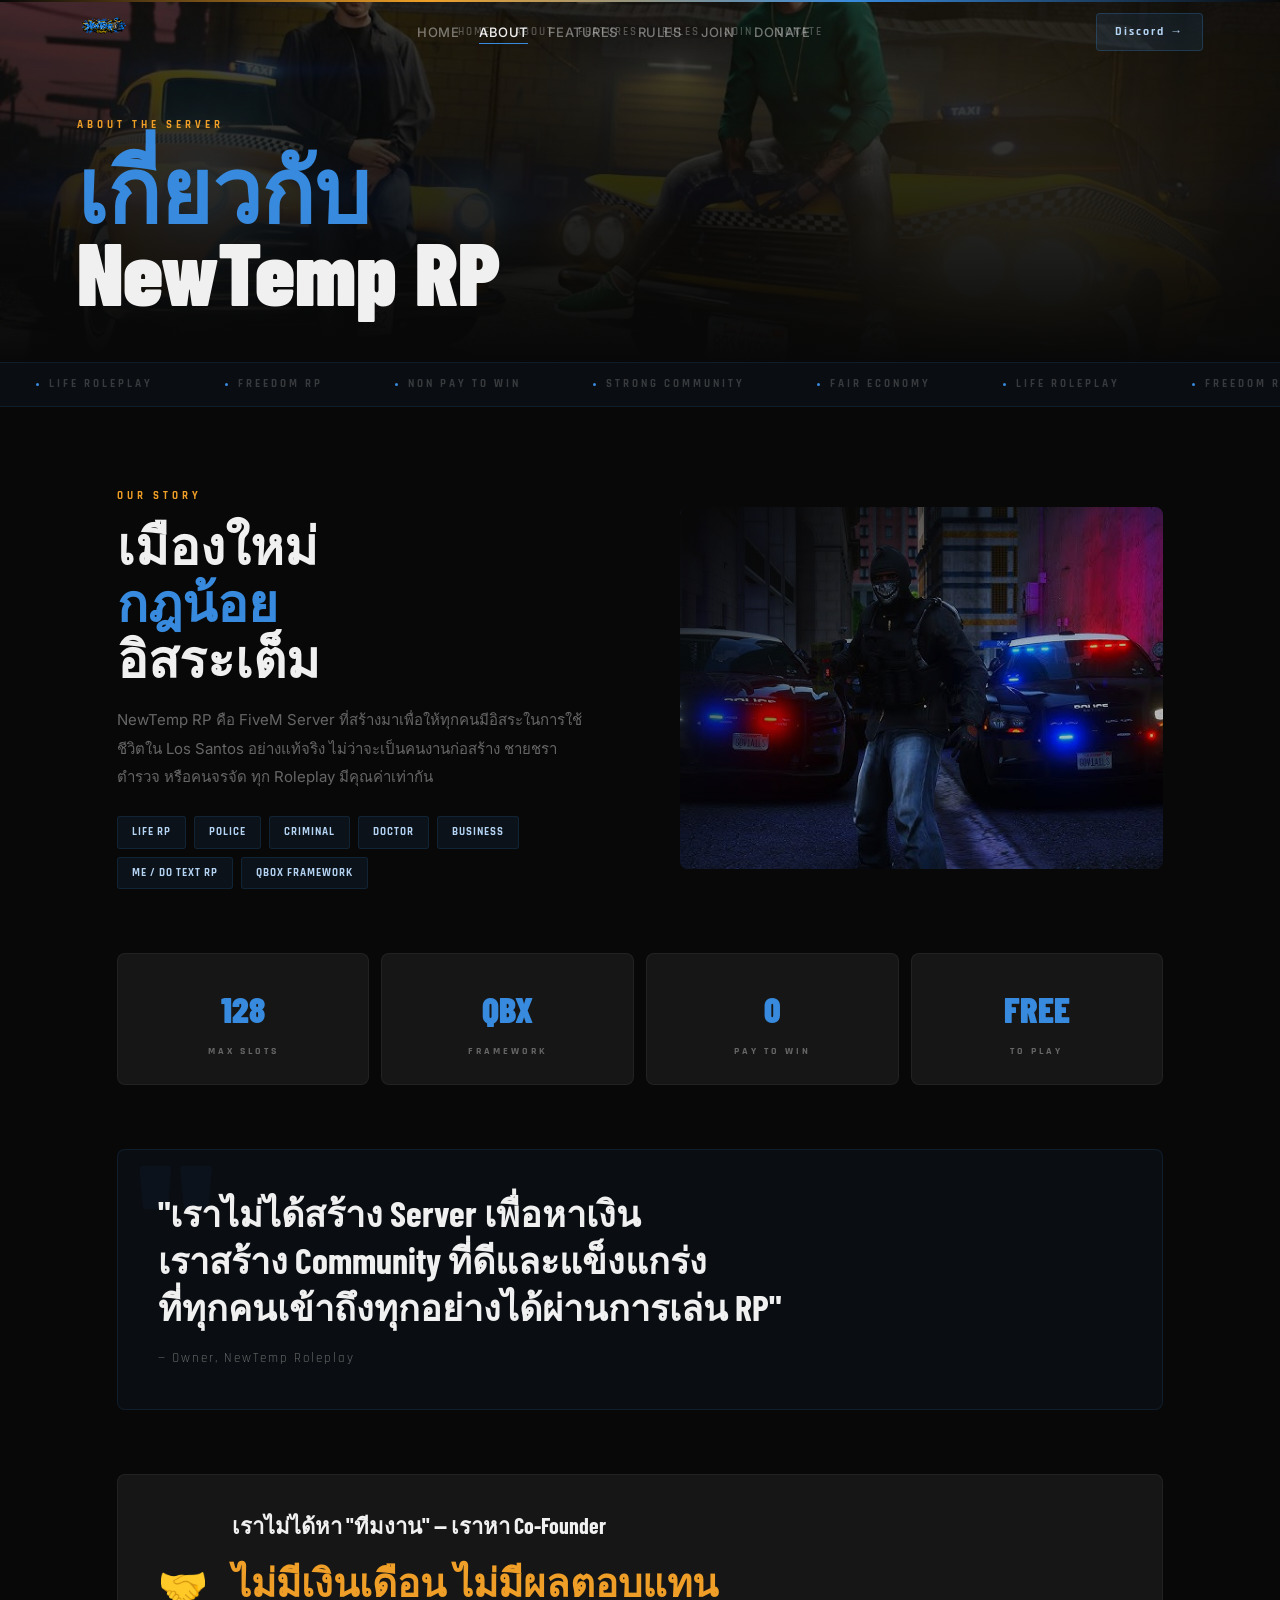
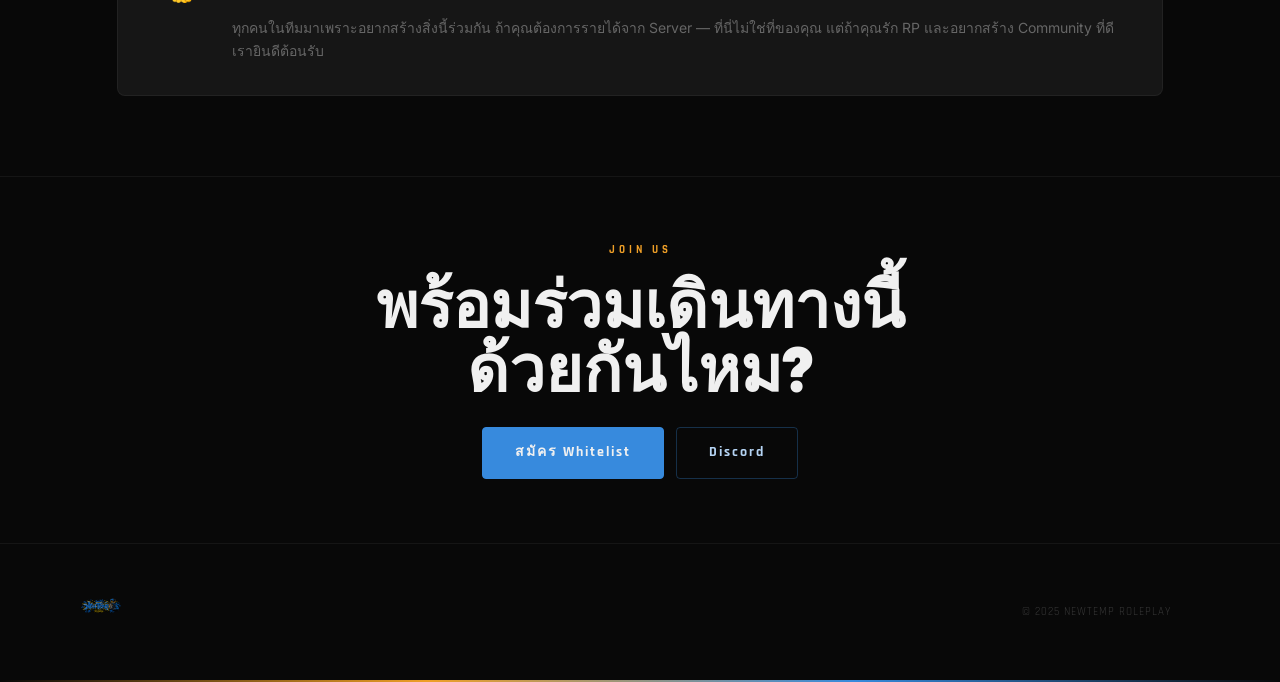
==== about.html @ c03472a7 "Add files via upload" ====
<!DOCTYPE html>
<html lang="th">
<head>
  <meta charset="UTF-8" />
  <meta name="viewport" content="width=device-width, initial-scale=1.0" />
  <title>NewTemp RP — เกี่ยวกับเซิร์ฟ</title>
  <link href="https://fonts.googleapis.com/css2?family=Barlow+Condensed:wght@400;700;800;900&family=Inter:wght@300;400;500&family=Rajdhani:wght@500;600;700&display=swap" rel="stylesheet" />
  <link rel="stylesheet" href="style.css" />
  <style>
    .split { display:grid; grid-template-columns:1fr 1fr; gap:80px; align-items:center; }
    .split-img { position:relative; border-radius:8px; overflow:hidden; aspect-ratio:4/3; }
    .split-img img { width:100%; height:100%; object-fit:cover; filter:brightness(0.75) saturate(1.2); }
    .split-img-overlay { position:absolute; inset:0; background:linear-gradient(135deg,var(--black) 0%,transparent 50%); }
    .split-img-frame { position:absolute; inset:-1px; border:0.5px solid rgba(55,138,221,0.2); border-radius:8px; pointer-events:none; }
    .big-quote { font-family:'Barlow Condensed',sans-serif; font-size:clamp(32px,4vw,52px); font-weight:800; color:var(--white); line-height:1.1; margin-bottom:20px; }
    .big-quote .accent { color:var(--blue); }
    .tag-row { display:flex; gap:8px; flex-wrap:wrap; margin-top:24px; }
    .tag { background:rgba(55,138,221,0.08); border:0.5px solid rgba(55,138,221,0.15); color:var(--blue-light); padding:6px 14px; border-radius:3px; font-family:'Rajdhani',sans-serif; font-size:11px; font-weight:700; letter-spacing:1px; }
    .stat-cards { display:grid; grid-template-columns:repeat(4,1fr); gap:12px; margin-top:64px; }
    .stat-card { background:var(--black3); border:0.5px solid var(--border-w); border-radius:8px; padding:24px; text-align:center; }
    .stat-card-n { font-family:'Barlow Condensed',sans-serif; font-size:36px; font-weight:900; color:var(--blue); }
    .stat-card-l { font-family:'Rajdhani',sans-serif; font-size:10px; font-weight:700; letter-spacing:3px; color:var(--gray); margin-top:4px; }
    .vision-box { background:rgba(55,138,221,0.05); border:0.5px solid var(--border); border-radius:8px; padding:40px; margin-top:64px; position:relative; overflow:hidden; }
    .vision-box::before { content:'"'; position:absolute; top:-20px; left:20px; font-family:'Barlow Condensed',sans-serif; font-size:180px; font-weight:900; color:rgba(55,138,221,0.04); line-height:1; pointer-events:none; }
    .vision-text { font-family:'Barlow Condensed',sans-serif; font-size:clamp(22px,3vw,36px); font-weight:700; color:var(--white); line-height:1.3; position:relative; z-index:1; }
    .vision-credit { margin-top:16px; font-size:13px; color:var(--gray); font-family:'Rajdhani',sans-serif; letter-spacing:2px; }
    .team-note { margin-top:64px; padding:32px 40px; background:var(--black3); border:0.5px solid var(--border-w); border-radius:8px; display:grid; grid-template-columns:auto 1fr; gap:24px; align-items:center; }
    .team-note-icon { font-size:40px; }
    .team-note-title { font-family:'Barlow Condensed',sans-serif; font-size:22px; font-weight:700; color:var(--white); margin-bottom:6px; }
    .team-note-desc { font-size:14px; color:var(--gray); line-height:1.7; }
    .big-highlight { font-family:'Barlow Condensed',sans-serif; font-size:clamp(28px,3vw,42px); font-weight:900; color:var(--gold); display:block; }
    @media(max-width:768px){ .split{grid-template-columns:1fr;} .stat-cards{grid-template-columns:repeat(2,1fr);} .team-note{grid-template-columns:1fr;} }
  </style>
</head>
<body>
<div class="gold-line"></div>
<nav id="nav">
  <div class="nav-logo"><a href="index.html"><img src="assets/logo_v1.png" alt="NewTemp RP" /></a></div>
  <ul class="nav-links">
    <li><a href="index.html">HOME</a></li>
    <li><a href="about.html">ABOUT</a></li>
    <li><a href="features.html">FEATURES</a></li>
    <li><a href="rules.html">RULES</a></li>
    <li><a href="join.html">JOIN</a></li>
    <li><a href="donate.html">DONATE</a></li>
  </ul>
  <a href="https://discord.gg/SePnEtPCar" target="_blank" class="nav-discord">Discord →</a>
</nav>

<div class="page-hero" style="background-image:url('assets/wallpaper/03.jpg');">
  <div class="page-hero-bg" style="background-image:url('assets/wallpaper/03.jpg');"></div>
  <div class="page-hero-overlay"></div>
  <div class="page-hero-content">
    <div class="label-tag">ABOUT THE SERVER</div>
    <h1><span class="accent">เกี่ยวกับ</span><br>NewTemp RP</h1>
  </div>
</div>

<div class="ticker-wrap">
  <div class="ticker-track">
    <div class="ticker-item"><div class="td"></div>LIFE ROLEPLAY</div>
    <div class="ticker-item"><div class="td"></div>FREEDOM RP</div>
    <div class="ticker-item"><div class="td"></div>NON PAY TO WIN</div>
    <div class="ticker-item"><div class="td"></div>STRONG COMMUNITY</div>
    <div class="ticker-item"><div class="td"></div>FAIR ECONOMY</div>
    <div class="ticker-item"><div class="td"></div>LIFE ROLEPLAY</div>
    <div class="ticker-item"><div class="td"></div>FREEDOM RP</div>
    <div class="ticker-item"><div class="td"></div>NON PAY TO WIN</div>
    <div class="ticker-item"><div class="td"></div>STRONG COMMUNITY</div>
    <div class="ticker-item"><div class="td"></div>FAIR ECONOMY</div>
  </div>
</div>

<div class="section">
  <div class="split">
    <div>
      <div class="label-tag reveal">OUR STORY</div>
      <div class="big-quote reveal">เมืองใหม่<br><span class="accent">กฎน้อย</span><br>อิสระเต็ม</div>
      <p class="section-desc reveal">NewTemp RP คือ FiveM Server ที่สร้างมาเพื่อให้ทุกคนมีอิสระในการใช้ชีวิตใน Los Santos อย่างแท้จริง ไม่ว่าจะเป็นคนงานก่อสร้าง ชายชรา ตำรวจ หรือคนจรจัด ทุก Roleplay มีคุณค่าเท่ากัน</p>
      <div class="tag-row reveal">
        <div class="tag">LIFE RP</div>
        <div class="tag">POLICE</div>
        <div class="tag">CRIMINAL</div>
        <div class="tag">DOCTOR</div>
        <div class="tag">BUSINESS</div>
        <div class="tag">ME / DO TEXT RP</div>
        <div class="tag">QBOX FRAMEWORK</div>
      </div>
    </div>
    <div class="split-img reveal-left">
      <img src="assets/wallpaper/01.jpg" alt="Server Scene" />
      <div class="split-img-overlay"></div>
      <div class="split-img-frame"></div>
    </div>
  </div>

  <div class="stat-cards">
    <div class="stat-card reveal d1"><div class="stat-card-n">128</div><div class="stat-card-l">MAX SLOTS</div></div>
    <div class="stat-card reveal d2"><div class="stat-card-n">QBX</div><div class="stat-card-l">FRAMEWORK</div></div>
    <div class="stat-card reveal d3"><div class="stat-card-n">0</div><div class="stat-card-l">PAY TO WIN</div></div>
    <div class="stat-card reveal d4"><div class="stat-card-n">FREE</div><div class="stat-card-l">TO PLAY</div></div>
  </div>

  <div class="vision-box reveal">
    <div class="vision-text">"เราไม่ได้สร้าง Server เพื่อหาเงิน<br>เราสร้าง Community ที่ดีและแข็งแกร่ง<br>ที่ทุกคนเข้าถึงทุกอย่างได้ผ่านการเล่น RP"</div>
    <div class="vision-credit">— Owner, NewTemp Roleplay</div>
  </div>

  <div class="team-note reveal">
    <div class="team-note-icon">🤝</div>
    <div>
      <div class="team-note-title">เราไม่ได้หา "ทีมงาน" — เราหา Co-Founder</div>
      <div class="team-note-desc">
        <span class="big-highlight">ไม่มีเงินเดือน ไม่มีผลตอบแทน</span>
        ทุกคนในทีมมาเพราะอยากสร้างสิ่งนี้ร่วมกัน ถ้าคุณต้องการรายได้จาก Server — ที่นี่ไม่ใช่ที่ของคุณ แต่ถ้าคุณรัก RP และอยากสร้าง Community ที่ดี เรายินดีต้อนรับ
      </div>
    </div>
  </div>
</div>

<div class="divider"></div>

<div style="text-align:center;padding:64px 6%;">
  <div class="label-tag" style="text-align:center;">JOIN US</div>
  <h2 class="section-title reveal">พร้อมร่วมเดินทางนี้<br>ด้วยกันไหม?</h2>
  <div style="display:flex;gap:12px;justify-content:center;margin-top:28px;">
    <a href="join.html" class="btn btn-blue reveal">สมัคร Whitelist</a>
    <a href="https://discord.gg/SePnEtPCar" target="_blank" class="btn btn-outline-blue reveal">Discord</a>
  </div>
</div>

<footer>
  <div class="footer-logo"><img src="assets/logo_v1.png" alt="NewTemp RP" /></div>
  <nav class="footer-nav">
    <a href="index.html">HOME</a><a href="about.html">ABOUT</a><a href="features.html">FEATURES</a>
    <a href="rules.html">RULES</a><a href="join.html">JOIN</a><a href="donate.html">DONATE</a>
  </nav>
  <div class="footer-copy">© 2025 NEWTEMP ROLEPLAY</div>
</footer>
<div class="gold-line"></div>
<script src="shared.js"></script>
</body>
</html>
---- style.css ----
/* ===========================
   NewTemp RP — Global Styles
   =========================== */

:root {
  --black:  #080808;
  --black2: #111111;
  --black3: #161616;
  --blue:        #378ADD;
  --blue-light:  #B5D4F4;
  --blue-dark:   #185fa5;
  --gold:        #EF9F27;
  --gold-light:  #FAC775;
  --white: #f0f0f0;
  --gray:  #666666;
  --border: rgba(55,138,221,0.12);
  --border-w: rgba(255,255,255,0.05);
}

/* RESET & BASE */
*, *::before, *::after { margin:0; padding:0; box-sizing:border-box; }

html {
  scrollbar-width: none;
  -ms-overflow-style: none;
}
html::-webkit-scrollbar { display: none; }

body {
  background: var(--black);
  color: var(--white);
  font-family: 'Inter', sans-serif;
  font-size: 16px;
  line-height: 1.7;
  overflow-x: hidden;
}

/* TYPOGRAPHY */
.t-blue  { color: var(--blue); }
.t-gold  { color: var(--gold); }
.t-gray  { color: var(--gray); }
.t-light { color: var(--blue-light); }

.label-tag {
  font-family: 'Rajdhani', sans-serif;
  font-size: 11px; font-weight: 700;
  letter-spacing: 4px; color: var(--gold);
  margin-bottom: 12px; display: block;
}

.section-title {
  font-family: 'Barlow Condensed', sans-serif;
  font-size: clamp(36px, 5vw, 64px);
  font-weight: 900; line-height: 1.0;
  color: var(--white); margin-bottom: 16px;
}

.section-desc {
  font-size: 15px; color: var(--gray);
  line-height: 1.9; max-width: 520px;
}

/* GOLD LINE */
.gold-line {
  width: 100%; height: 2px;
  background: linear-gradient(90deg, transparent, var(--gold), var(--blue), transparent);
}

/* NAV */
nav {
  position: fixed; top: 0; left: 0; right: 0;
  z-index: 999; height: 64px;
  padding: 0 6%;
  display: flex; align-items: center; justify-content: space-between;
  background: rgba(8,8,8,0);
  transition: background 0.4s, backdrop-filter 0.4s;
}
nav.scrolled {
  background: rgba(8,8,8,0.92);
  backdrop-filter: blur(16px);
  border-bottom: 0.5px solid var(--border);
}
.nav-logo img { height: 36px; object-fit: contain; }
.nav-links { display: flex; gap: 20px; list-style: none; align-items: center; }
.nav-links a {
  text-decoration: none;
  color: rgba(240,240,240,0.45);
  font-family: 'Inter', sans-serif;
  font-weight: 500; font-size: 13px; letter-spacing: 0.5px;
  transition: color 0.2s; position: relative; white-space: nowrap;
}
.nav-links a::after {
  content: ''; position: absolute;
  bottom: -4px; left: 0;
  width: 0; height: 1px;
  background: var(--blue); transition: width 0.2s;
}
.nav-links a:hover,
.nav-links a.active { color: var(--white); }
.nav-links a:hover::after,
.nav-links a.active::after { width: 100%; }
.nav-discord {
  display: flex; align-items: center; gap: 8px;
  background: rgba(55,138,221,0.1);
  border: 0.5px solid rgba(55,138,221,0.25);
  color: var(--blue-light);
  padding: 8px 18px; border-radius: 4px;
  text-decoration: none;
  font-family: 'Rajdhani', sans-serif;
  font-weight: 700; font-size: 12px; letter-spacing: 2px;
  transition: all 0.2s;
}
.nav-discord:hover { background: var(--blue); color: var(--white); border-color: var(--blue); }

/* PAGE HERO (inner pages) */
.page-hero {
  height: 40vh; min-height: 280px;
  position: relative;
  display: flex; align-items: flex-end;
  padding: 0 6% 48px;
  overflow: hidden;
}
.page-hero-bg {
  position: absolute; inset: 0;
  background-size: cover; background-position: center;
  filter: brightness(0.3) saturate(1.2);
}
.page-hero-overlay {
  position: absolute; inset: 0;
  background: linear-gradient(180deg, transparent 0%, var(--black) 100%);
}
.page-hero-content { position: relative; z-index: 1; }
.page-hero h1 {
  font-family: 'Barlow Condensed', sans-serif;
  font-size: clamp(48px, 7vw, 88px);
  font-weight: 900; line-height: 0.95;
  color: var(--white);
}
.page-hero h1 .accent { color: var(--blue); }

/* SECTION */
.section {
  max-width: 1200px; margin: 0 auto;
  padding: 80px 6%;
}
.section-full {
  padding: 80px 6%;
}
.section + .section { padding-top: 0; }

/* CARDS */
.card {
  background: var(--black3);
  border: 0.5px solid var(--border-w);
  border-radius: 8px; padding: 28px;
  transition: all 0.3s; position: relative; overflow: hidden;
}
.card::before {
  content: ''; position: absolute;
  top: 0; left: 0; right: 0; height: 1px;
  background: linear-gradient(90deg, transparent, var(--blue), transparent);
  opacity: 0; transition: opacity 0.3s;
}
.card:hover { border-color: rgba(55,138,221,0.2); transform: translateY(-3px); }
.card:hover::before { opacity: 1; }

/* BUTTONS */
.btn {
  display: inline-flex; align-items: center; gap: 8px;
  padding: 13px 32px; border-radius: 4px;
  font-family: 'Rajdhani', sans-serif;
  font-weight: 700; font-size: 14px; letter-spacing: 2px;
  text-decoration: none; transition: all 0.25s;
  border: 1px solid transparent; cursor: pointer;
}
.btn-blue {
  background: var(--blue); color: var(--white);
  border-color: var(--blue);
}
.btn-blue:hover { background: var(--blue-dark); border-color: var(--blue-dark); transform: translateY(-2px); box-shadow: 0 8px 24px rgba(55,138,221,0.35); }
.btn-outline-blue {
  background: transparent; color: var(--blue-light);
  border-color: rgba(55,138,221,0.3);
}
.btn-outline-blue:hover { background: rgba(55,138,221,0.08); border-color: var(--blue); color: var(--white); }
.btn-gold {
  background: var(--gold); color: #1a1a1a;
  border-color: var(--gold); font-weight: 800;
}
.btn-gold:hover { background: var(--gold-light); transform: translateY(-2px); }

/* DIVIDER */
.divider {
  width: 100%; height: 0.5px;
  background: var(--border-w); margin: 0;
}

/* TICKER */
.ticker-wrap {
  background: rgba(55,138,221,0.04);
  border-top: 0.5px solid var(--border);
  border-bottom: 0.5px solid var(--border);
  padding: 12px 0; overflow: hidden;
}
.ticker-track {
  display: flex; width: max-content;
  animation: slideLeft 28s linear infinite;
}
.ticker-item {
  display: flex; align-items: center; gap: 10px;
  padding: 0 36px;
  font-family: 'Rajdhani', sans-serif;
  font-size: 11px; font-weight: 700; letter-spacing: 3px;
  color: rgba(240,240,240,0.2); white-space: nowrap;
}
.ticker-item .td { width: 3px; height: 3px; border-radius: 50%; background: var(--blue); }

/* FOOTER */
footer {
  border-top: 0.5px solid var(--border-w);
  padding: 48px 6%;
  display: grid;
  grid-template-columns: auto 1fr auto;
  align-items: center; gap: 32px;
}
.footer-logo img { height: 32px; object-fit: contain; opacity: 0.7; }
.footer-nav { display: flex; gap: 24px; justify-content: center; flex-wrap: wrap; }
.footer-nav a {
  text-decoration: none; color: rgba(240,240,240,0.3);
  font-family: 'Rajdhani', sans-serif;
  font-size: 11px; font-weight: 600; letter-spacing: 2px;
  transition: color 0.2s;
}
.footer-nav a:hover { color: var(--white); }
.footer-copy {
  font-size: 11px; color: rgba(102,102,102,0.5);
  font-family: 'Rajdhani', sans-serif; letter-spacing: 1px;
  text-align: right;
}

/* ANIMATIONS */
@keyframes fadeUp   { from{opacity:0;transform:translateY(32px);} to{opacity:1;transform:translateY(0);} }
@keyframes fadeLeft { from{opacity:0;transform:translateX(-32px);} to{opacity:1;transform:translateX(0);} }
@keyframes slideLeft{ 0%{transform:translateX(0);} 100%{transform:translateX(-50%);} }
@keyframes pulse    { 0%,100%{opacity:1;} 50%{opacity:0.3;} }
@keyframes shimmer  { 0%{background-position:-200% center;} 100%{background-position:200% center;} }

.reveal {
  opacity: 0; transform: translateY(28px);
  transition: opacity 0.7s ease, transform 0.7s ease;
}
.reveal.visible { opacity: 1; transform: translateY(0); }
.reveal-left {
  opacity: 0; transform: translateX(-28px);
  transition: opacity 0.7s ease, transform 0.7s ease;
}
.reveal-left.visible { opacity: 1; transform: translateX(0); }

.d1{transition-delay:0.05s;} .d2{transition-delay:0.12s;}
.d3{transition-delay:0.19s;} .d4{transition-delay:0.26s;}
.d5{transition-delay:0.33s;} .d6{transition-delay:0.40s;}

/* RESPONSIVE */
@media(max-width:900px){
  .nav-links { display: none; }
  footer { grid-template-columns: 1fr; text-align: center; }
  .footer-copy { text-align: center; }
}

/* SHARED SCROLL REVEAL SCRIPT TAG HELPER */
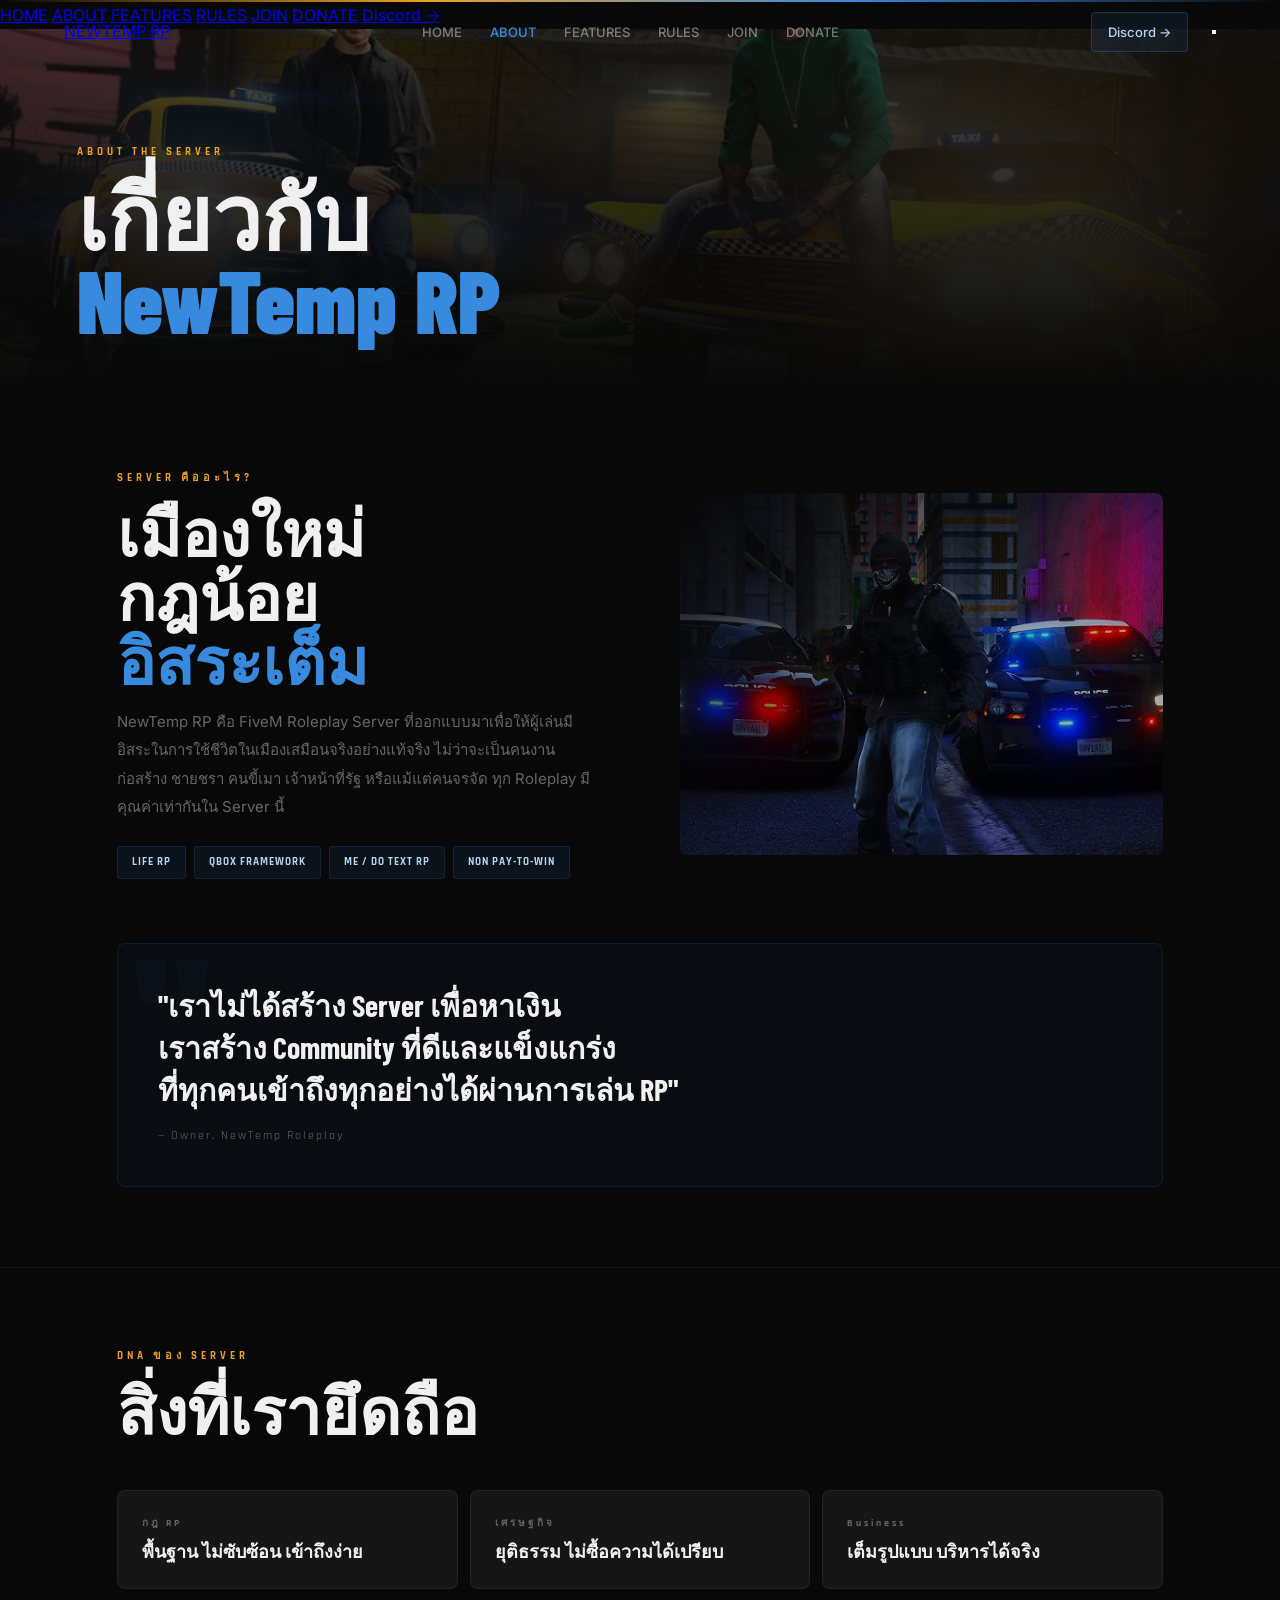
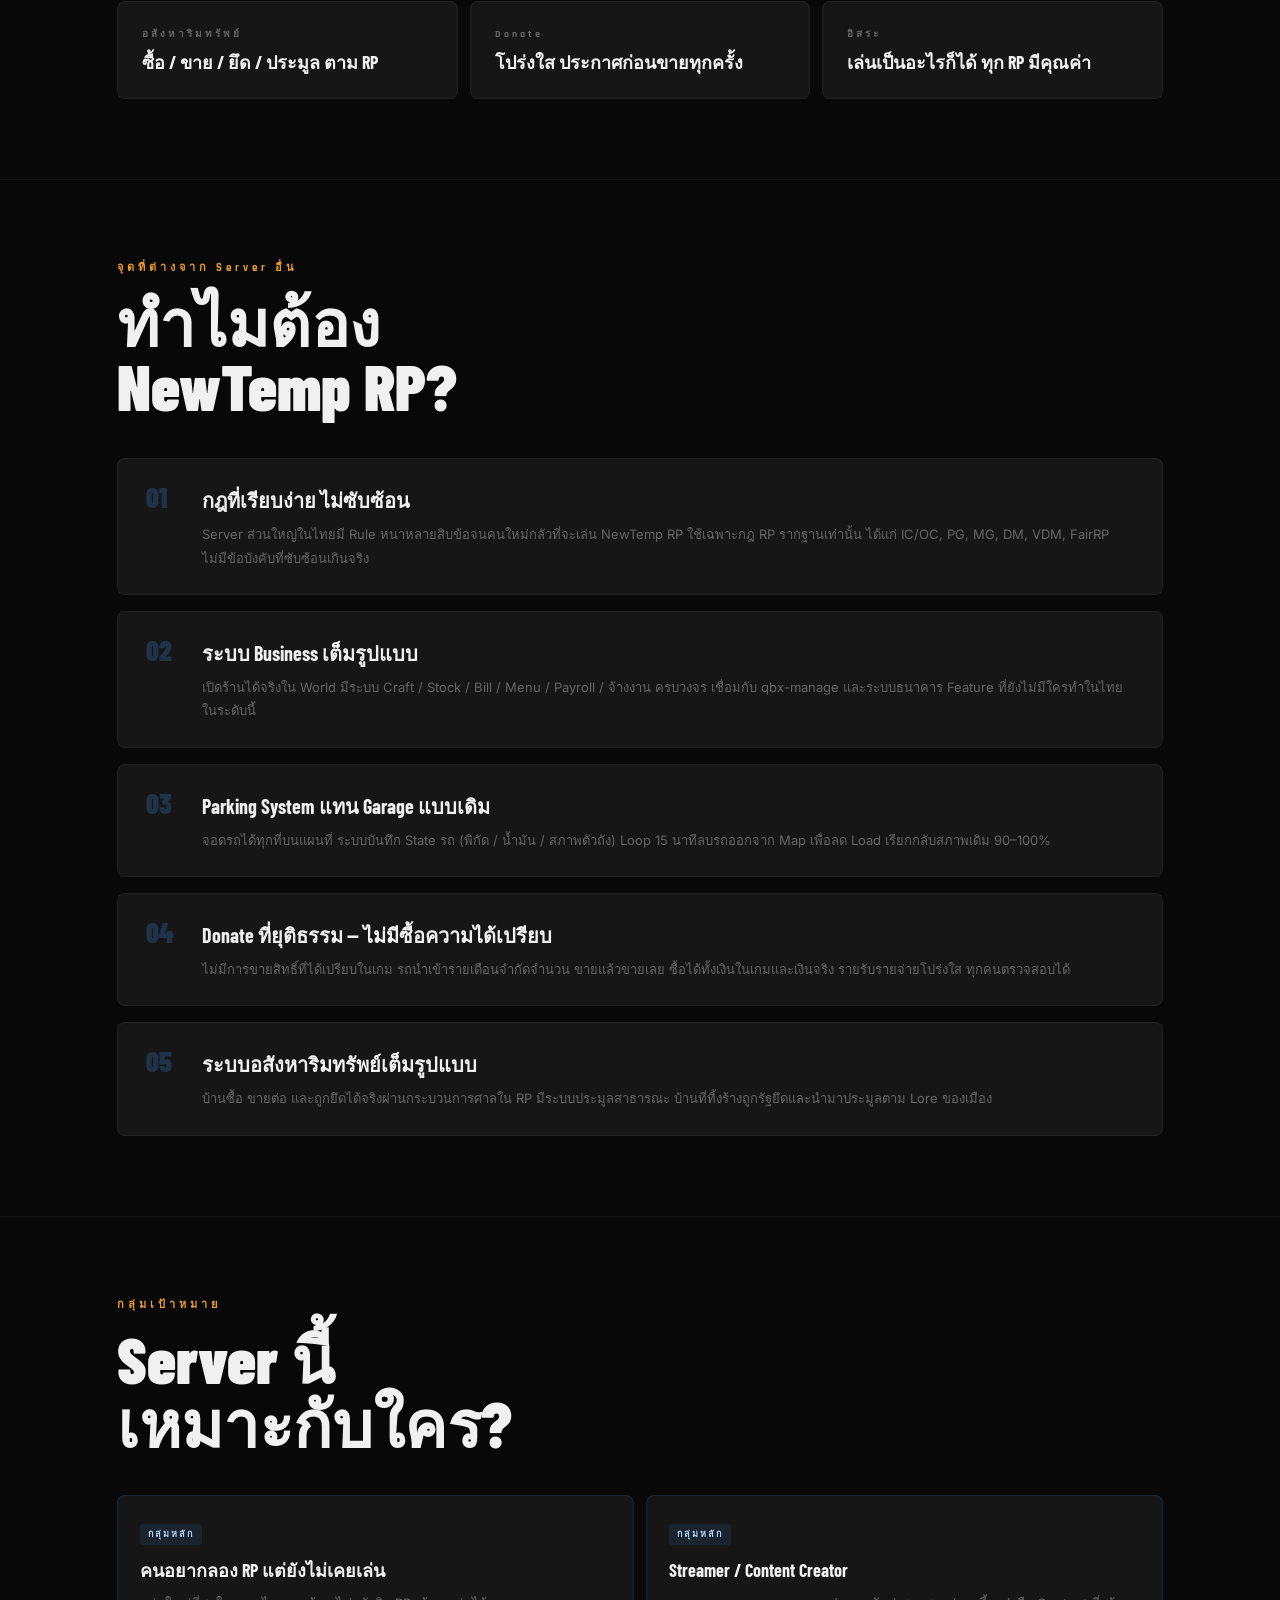
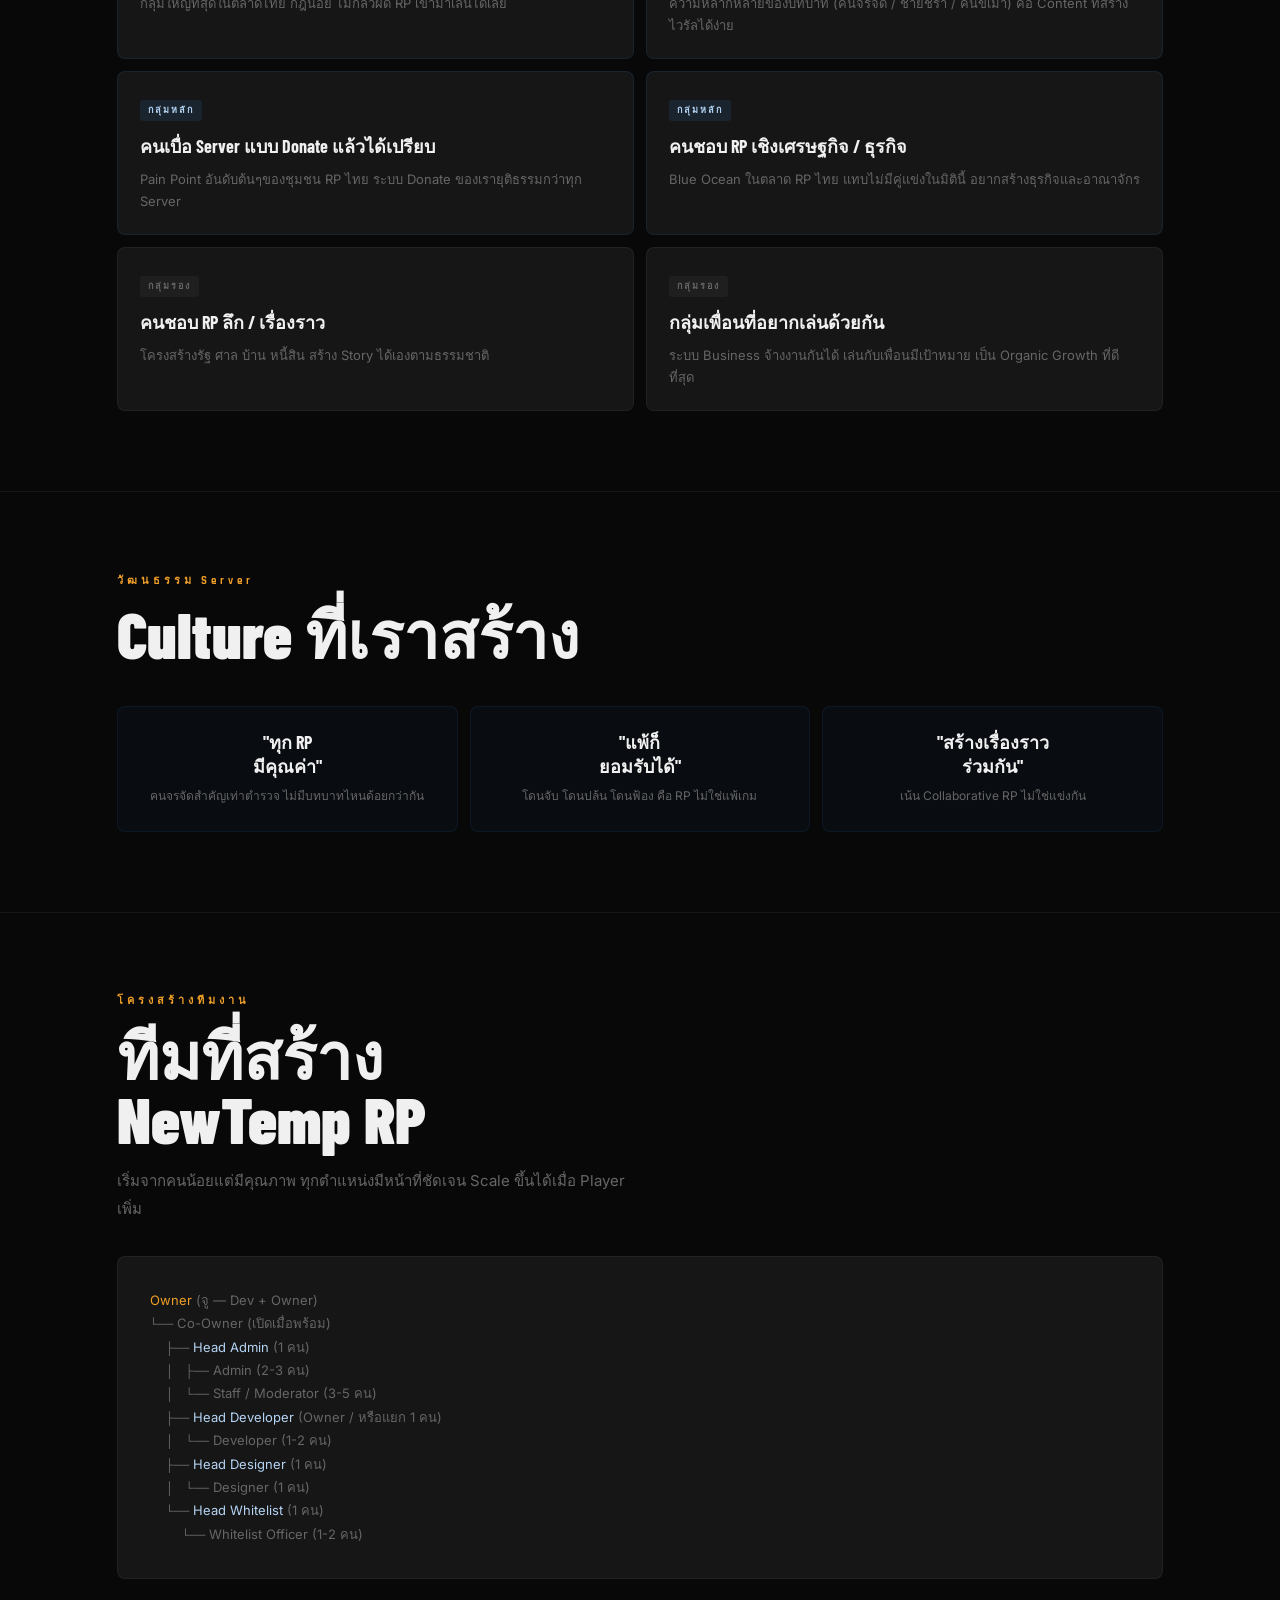
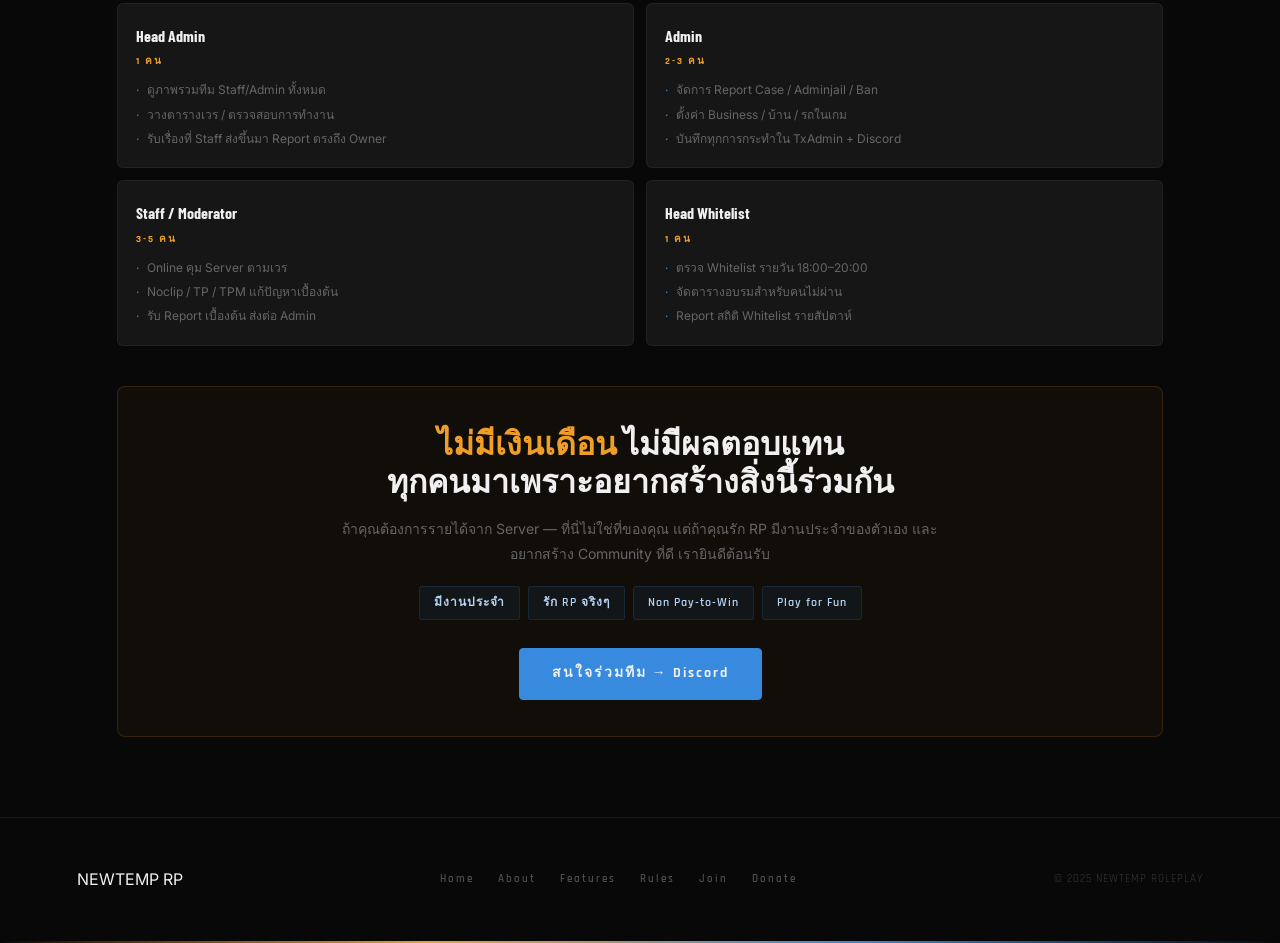
==== commit 0b88755e: "Update fmt.Println message from 'Hello' to 'Goodbye'" ====
--- a/about.html
+++ b/about.html
@@ -4,38 +4,91 @@
   <meta charset="UTF-8" />
   <meta name="viewport" content="width=device-width, initial-scale=1.0" />
   <title>NewTemp RP — เกี่ยวกับเซิร์ฟ</title>
+  <meta name="description" content="เกี่ยวกับ NewTemp RP FiveM Server ไทย แนวคิด DNA ของเซิร์ฟ วัฒนธรรม และโครงสร้างทีมงาน" />
+  <link rel="icon" href="data:image/svg+xml,<svg xmlns='http://www.w3.org/2000/svg' viewBox='0 0 32 32'><rect width='32' height='32' rx='6' fill='%23378ADD'/><text x='16' y='23' font-size='18' font-family='Arial Black' font-weight='900' fill='white' text-anchor='middle'>N</text></svg>" />
   <link href="https://fonts.googleapis.com/css2?family=Barlow+Condensed:wght@400;700;800;900&family=Inter:wght@300;400;500&family=Rajdhani:wght@500;600;700&display=swap" rel="stylesheet" />
   <link rel="stylesheet" href="style.css" />
   <style>
+    /* SPLIT */
     .split { display:grid; grid-template-columns:1fr 1fr; gap:80px; align-items:center; }
     .split-img { position:relative; border-radius:8px; overflow:hidden; aspect-ratio:4/3; }
-    .split-img img { width:100%; height:100%; object-fit:cover; filter:brightness(0.75) saturate(1.2); }
-    .split-img-overlay { position:absolute; inset:0; background:linear-gradient(135deg,var(--black) 0%,transparent 50%); }
+    .split-img img { width:100%; height:100%; object-fit:cover; filter:brightness(0.7) saturate(1.2); transition:filter 0.5s; }
+    .split-img:hover img { filter:brightness(0.9) saturate(1.3); }
     .split-img-frame { position:absolute; inset:-1px; border:0.5px solid rgba(55,138,221,0.2); border-radius:8px; pointer-events:none; }
-    .big-quote { font-family:'Barlow Condensed',sans-serif; font-size:clamp(32px,4vw,52px); font-weight:800; color:var(--white); line-height:1.1; margin-bottom:20px; }
-    .big-quote .accent { color:var(--blue); }
-    .tag-row { display:flex; gap:8px; flex-wrap:wrap; margin-top:24px; }
-    .tag { background:rgba(55,138,221,0.08); border:0.5px solid rgba(55,138,221,0.15); color:var(--blue-light); padding:6px 14px; border-radius:3px; font-family:'Rajdhani',sans-serif; font-size:11px; font-weight:700; letter-spacing:1px; }
-    .stat-cards { display:grid; grid-template-columns:repeat(4,1fr); gap:12px; margin-top:64px; }
-    .stat-card { background:var(--black3); border:0.5px solid var(--border-w); border-radius:8px; padding:24px; text-align:center; }
-    .stat-card-n { font-family:'Barlow Condensed',sans-serif; font-size:36px; font-weight:900; color:var(--blue); }
-    .stat-card-l { font-family:'Rajdhani',sans-serif; font-size:10px; font-weight:700; letter-spacing:3px; color:var(--gray); margin-top:4px; }
-    .vision-box { background:rgba(55,138,221,0.05); border:0.5px solid var(--border); border-radius:8px; padding:40px; margin-top:64px; position:relative; overflow:hidden; }
-    .vision-box::before { content:'"'; position:absolute; top:-20px; left:20px; font-family:'Barlow Condensed',sans-serif; font-size:180px; font-weight:900; color:rgba(55,138,221,0.04); line-height:1; pointer-events:none; }
-    .vision-text { font-family:'Barlow Condensed',sans-serif; font-size:clamp(22px,3vw,36px); font-weight:700; color:var(--white); line-height:1.3; position:relative; z-index:1; }
-    .vision-credit { margin-top:16px; font-size:13px; color:var(--gray); font-family:'Rajdhani',sans-serif; letter-spacing:2px; }
-    .team-note { margin-top:64px; padding:32px 40px; background:var(--black3); border:0.5px solid var(--border-w); border-radius:8px; display:grid; grid-template-columns:auto 1fr; gap:24px; align-items:center; }
-    .team-note-icon { font-size:40px; }
-    .team-note-title { font-family:'Barlow Condensed',sans-serif; font-size:22px; font-weight:700; color:var(--white); margin-bottom:6px; }
-    .team-note-desc { font-size:14px; color:var(--gray); line-height:1.7; }
-    .big-highlight { font-family:'Barlow Condensed',sans-serif; font-size:clamp(28px,3vw,42px); font-weight:900; color:var(--gold); display:block; }
-    @media(max-width:768px){ .split{grid-template-columns:1fr;} .stat-cards{grid-template-columns:repeat(2,1fr);} .team-note{grid-template-columns:1fr;} }
+    .split-img-overlay { position:absolute; inset:0; background:linear-gradient(135deg, var(--black) 0%, transparent 50%); }
+
+    /* DNA TABLE */
+    .dna-grid { display:grid; grid-template-columns:repeat(3,1fr); gap:12px; margin-top:48px; }
+    .dna-card { background:var(--black3); border:0.5px solid var(--border-w); border-radius:8px; padding:24px; transition:all 0.3s; }
+    .dna-card:hover { border-color:rgba(55,138,221,0.2); transform:translateY(-3px); }
+    .dna-label { font-family:'Rajdhani',sans-serif; font-size:10px; font-weight:700; letter-spacing:3px; color:var(--gray); margin-bottom:8px; }
+    .dna-value { font-family:'Barlow Condensed',sans-serif; font-size:18px; font-weight:700; color:var(--white); line-height:1.3; }
+
+    /* DIFF SECTION */
+    .diff-list { display:flex; flex-direction:column; gap:16px; margin-top:40px; }
+    .diff-item { background:var(--black3); border:0.5px solid var(--border-w); border-radius:8px; padding:24px 28px; display:grid; grid-template-columns:40px 1fr; gap:16px; align-items:start; transition:all 0.3s; }
+    .diff-item:hover { border-color:rgba(55,138,221,0.2); }
+    .diff-num { font-family:'Barlow Condensed',sans-serif; font-size:28px; font-weight:900; color:rgba(55,138,221,0.25); line-height:1; }
+    .diff-title { font-family:'Barlow Condensed',sans-serif; font-size:20px; font-weight:700; color:var(--white); margin-bottom:6px; }
+    .diff-desc { font-size:13px; color:var(--gray); line-height:1.8; }
+
+    /* TARGET */
+    .target-grid { display:grid; grid-template-columns:repeat(2,1fr); gap:12px; margin-top:40px; }
+    .target-card { background:var(--black3); border:0.5px solid var(--border-w); border-radius:8px; padding:22px; transition:all 0.3s; }
+    .target-card:hover { border-color:rgba(55,138,221,0.15); }
+    .target-card.primary { border-color:rgba(55,138,221,0.12); }
+    .target-badge { display:inline-block; font-family:'Rajdhani',sans-serif; font-size:9px; font-weight:700; letter-spacing:2px; padding:3px 8px; border-radius:3px; margin-bottom:10px; }
+    .badge-main { background:rgba(55,138,221,0.12); color:var(--blue-light); }
+    .badge-sub { background:rgba(255,255,255,0.04); color:var(--gray); }
+    .target-title { font-family:'Barlow Condensed',sans-serif; font-size:18px; font-weight:700; color:var(--white); margin-bottom:6px; }
+    .target-desc { font-size:13px; color:var(--gray); line-height:1.7; }
+
+    /* CULTURE */
+    .culture-row { display:grid; grid-template-columns:repeat(3,1fr); gap:12px; margin-top:40px; }
+    .culture-card { background:rgba(55,138,221,0.04); border:0.5px solid rgba(55,138,221,0.1); border-radius:8px; padding:24px; text-align:center; }
+    .culture-quote { font-family:'Barlow Condensed',sans-serif; font-size:18px; font-weight:700; color:var(--white); margin-bottom:8px; line-height:1.3; }
+    .culture-desc { font-size:12px; color:var(--gray); line-height:1.7; }
+
+    /* TEAM */
+    .team-structure { background:var(--black3); border:0.5px solid var(--border-w); border-radius:8px; padding:32px; font-family:'Inter',monospace; font-size:13px; color:var(--gray); line-height:1.8; overflow-x:auto; }
+    .team-structure .hl { color:var(--blue-light); }
+    .team-structure .gold { color:var(--gold); }
+    .roles-grid { display:grid; grid-template-columns:repeat(2,1fr); gap:12px; margin-top:24px; }
+    .role-card { background:var(--black3); border:0.5px solid var(--border-w); border-radius:6px; padding:18px; }
+    .role-name { font-family:'Barlow Condensed',sans-serif; font-size:16px; font-weight:700; color:var(--white); margin-bottom:4px; }
+    .role-count { font-family:'Rajdhani',sans-serif; font-size:10px; font-weight:700; letter-spacing:2px; color:var(--gold); margin-bottom:10px; display:block; }
+    .role-duties { list-style:none; display:flex; flex-direction:column; gap:4px; }
+    .role-duties li { font-size:12px; color:var(--gray); display:flex; gap:8px; }
+    .role-duties li::before { content:'·'; color:var(--blue); flex-shrink:0; }
+
+    /* CO-FOUNDER BOX */
+    .cofounder-box { background:rgba(239,159,39,0.04); border:0.5px solid rgba(239,159,39,0.15); border-radius:8px; padding:36px 40px; margin-top:40px; text-align:center; }
+    .cofounder-big { font-family:'Barlow Condensed',sans-serif; font-size:clamp(20px,3vw,32px); font-weight:900; color:var(--white); line-height:1.2; margin-bottom:16px; }
+    .cofounder-big .no { color:var(--gold); }
+    .cofounder-tags { display:flex; gap:8px; justify-content:center; flex-wrap:wrap; margin-top:20px; }
+    .cf-tag { background:rgba(55,138,221,0.08); border:0.5px solid rgba(55,138,221,0.15); color:var(--blue-light); padding:6px 14px; border-radius:3px; font-family:'Rajdhani',sans-serif; font-size:12px; font-weight:600; letter-spacing:1px; }
+
+    /* VISION QUOTE */
+    .vision-box { background:rgba(55,138,221,0.04); border:0.5px solid var(--border); border-radius:8px; padding:40px; position:relative; overflow:hidden; }
+    .vision-box::before { content:'"'; position:absolute; top:-20px; left:16px; font-family:'Barlow Condensed',sans-serif; font-size:180px; font-weight:900; color:rgba(55,138,221,0.04); line-height:1; pointer-events:none; }
+    .vision-text { font-family:'Barlow Condensed',sans-serif; font-size:clamp(20px,2.5vw,30px); font-weight:700; color:var(--white); line-height:1.4; position:relative; z-index:1; }
+    .vision-credit { margin-top:16px; font-size:12px; color:var(--gray); font-family:'Rajdhani',sans-serif; letter-spacing:2px; }
+
+    @media(max-width:900px){
+      .split{grid-template-columns:1fr;}
+      .split-img{display:none;}
+      .dna-grid{grid-template-columns:repeat(2,1fr);}
+      .target-grid{grid-template-columns:1fr;}
+      .culture-row{grid-template-columns:1fr;}
+      .roles-grid{grid-template-columns:1fr;}
+    }
   </style>
 </head>
 <body>
 <div class="gold-line"></div>
+
 <nav id="nav">
-  <div class="nav-logo"><a href="index.html"><img src="assets/logo_v1.png" alt="NewTemp RP" /></a></div>
+  <div class="nav-logo"><a href="index.html">NEW<span>TEMP</span> RP</a></div>
   <ul class="nav-links">
     <li><a href="index.html">HOME</a></li>
     <li><a href="about.html">ABOUT</a></li>
@@ -45,46 +98,42 @@
     <li><a href="donate.html">DONATE</a></li>
   </ul>
   <a href="https://discord.gg/SePnEtPCar" target="_blank" class="nav-discord">Discord →</a>
+  <button id="hamburger" class="hamburger" aria-label="เมนู">
+    <span></span><span></span><span></span>
+  </button>
 </nav>
 
-<div class="page-hero" style="background-image:url('assets/wallpaper/03.jpg');">
+<div id="mobile-menu" class="mobile-menu">
+  <a href="index.html">HOME</a>
+  <a href="about.html">ABOUT</a>
+  <a href="features.html">FEATURES</a>
+  <a href="rules.html">RULES</a>
+  <a href="join.html">JOIN</a>
+  <a href="donate.html">DONATE</a>
+  <a href="https://discord.gg/SePnEtPCar" target="_blank" class="mobile-discord">Discord →</a>
+</div>
+
+<div class="page-hero">
   <div class="page-hero-bg" style="background-image:url('assets/wallpaper/03.jpg');"></div>
   <div class="page-hero-overlay"></div>
   <div class="page-hero-content">
     <div class="label-tag">ABOUT THE SERVER</div>
-    <h1><span class="accent">เกี่ยวกับ</span><br>NewTemp RP</h1>
-  </div>
-</div>
-
-<div class="ticker-wrap">
-  <div class="ticker-track">
-    <div class="ticker-item"><div class="td"></div>LIFE ROLEPLAY</div>
-    <div class="ticker-item"><div class="td"></div>FREEDOM RP</div>
-    <div class="ticker-item"><div class="td"></div>NON PAY TO WIN</div>
-    <div class="ticker-item"><div class="td"></div>STRONG COMMUNITY</div>
-    <div class="ticker-item"><div class="td"></div>FAIR ECONOMY</div>
-    <div class="ticker-item"><div class="td"></div>LIFE ROLEPLAY</div>
-    <div class="ticker-item"><div class="td"></div>FREEDOM RP</div>
-    <div class="ticker-item"><div class="td"></div>NON PAY TO WIN</div>
-    <div class="ticker-item"><div class="td"></div>STRONG COMMUNITY</div>
-    <div class="ticker-item"><div class="td"></div>FAIR ECONOMY</div>
-  </div>
-</div>
-
+    <h1>เกี่ยวกับ<br><span class="accent">NewTemp RP</span></h1>
+  </div>
+</div>
+
+<!-- INTRO SPLIT -->
 <div class="section">
   <div class="split">
     <div>
-      <div class="label-tag reveal">OUR STORY</div>
-      <div class="big-quote reveal">เมืองใหม่<br><span class="accent">กฎน้อย</span><br>อิสระเต็ม</div>
-      <p class="section-desc reveal">NewTemp RP คือ FiveM Server ที่สร้างมาเพื่อให้ทุกคนมีอิสระในการใช้ชีวิตใน Los Santos อย่างแท้จริง ไม่ว่าจะเป็นคนงานก่อสร้าง ชายชรา ตำรวจ หรือคนจรจัด ทุก Roleplay มีคุณค่าเท่ากัน</p>
-      <div class="tag-row reveal">
-        <div class="tag">LIFE RP</div>
-        <div class="tag">POLICE</div>
-        <div class="tag">CRIMINAL</div>
-        <div class="tag">DOCTOR</div>
-        <div class="tag">BUSINESS</div>
-        <div class="tag">ME / DO TEXT RP</div>
-        <div class="tag">QBOX FRAMEWORK</div>
+      <div class="label-tag reveal">SERVER คืออะไร?</div>
+      <h2 class="section-title reveal">เมืองใหม่<br>กฎน้อย<br><span style="color:var(--blue);">อิสระเต็ม</span></h2>
+      <p class="section-desc reveal" style="max-width:100%;">NewTemp RP คือ FiveM Roleplay Server ที่ออกแบบมาเพื่อให้ผู้เล่นมีอิสระในการใช้ชีวิตในเมืองเสมือนจริงอย่างแท้จริง ไม่ว่าจะเป็นคนงานก่อสร้าง ชายชรา คนขี้เมา เจ้าหน้าที่รัฐ หรือแม้แต่คนจรจัด ทุก Roleplay มีคุณค่าเท่ากันใน Server นี้</p>
+      <div style="display:flex;gap:8px;flex-wrap:wrap;margin-top:24px;" class="reveal">
+        <span style="background:rgba(55,138,221,0.08);border:0.5px solid rgba(55,138,221,0.15);color:var(--blue-light);padding:6px 14px;border-radius:3px;font-family:'Rajdhani',sans-serif;font-size:11px;font-weight:700;letter-spacing:1px;">LIFE RP</span>
+        <span style="background:rgba(55,138,221,0.08);border:0.5px solid rgba(55,138,221,0.15);color:var(--blue-light);padding:6px 14px;border-radius:3px;font-family:'Rajdhani',sans-serif;font-size:11px;font-weight:700;letter-spacing:1px;">QBOX FRAMEWORK</span>
+        <span style="background:rgba(55,138,221,0.08);border:0.5px solid rgba(55,138,221,0.15);color:var(--blue-light);padding:6px 14px;border-radius:3px;font-family:'Rajdhani',sans-serif;font-size:11px;font-weight:700;letter-spacing:1px;">ME / DO TEXT RP</span>
+        <span style="background:rgba(55,138,221,0.08);border:0.5px solid rgba(55,138,221,0.15);color:var(--blue-light);padding:6px 14px;border-radius:3px;font-family:'Rajdhani',sans-serif;font-size:11px;font-weight:700;letter-spacing:1px;">NON PAY-TO-WIN</span>
       </div>
     </div>
     <div class="split-img reveal-left">
@@ -94,46 +143,225 @@
     </div>
   </div>
 
-  <div class="stat-cards">
-    <div class="stat-card reveal d1"><div class="stat-card-n">128</div><div class="stat-card-l">MAX SLOTS</div></div>
-    <div class="stat-card reveal d2"><div class="stat-card-n">QBX</div><div class="stat-card-l">FRAMEWORK</div></div>
-    <div class="stat-card reveal d3"><div class="stat-card-n">0</div><div class="stat-card-l">PAY TO WIN</div></div>
-    <div class="stat-card reveal d4"><div class="stat-card-n">FREE</div><div class="stat-card-l">TO PLAY</div></div>
-  </div>
-
-  <div class="vision-box reveal">
+  <!-- VISION QUOTE -->
+  <div class="vision-box reveal" style="margin-top:64px;">
     <div class="vision-text">"เราไม่ได้สร้าง Server เพื่อหาเงิน<br>เราสร้าง Community ที่ดีและแข็งแกร่ง<br>ที่ทุกคนเข้าถึงทุกอย่างได้ผ่านการเล่น RP"</div>
     <div class="vision-credit">— Owner, NewTemp Roleplay</div>
   </div>
-
-  <div class="team-note reveal">
-    <div class="team-note-icon">🤝</div>
-    <div>
-      <div class="team-note-title">เราไม่ได้หา "ทีมงาน" — เราหา Co-Founder</div>
-      <div class="team-note-desc">
-        <span class="big-highlight">ไม่มีเงินเดือน ไม่มีผลตอบแทน</span>
-        ทุกคนในทีมมาเพราะอยากสร้างสิ่งนี้ร่วมกัน ถ้าคุณต้องการรายได้จาก Server — ที่นี่ไม่ใช่ที่ของคุณ แต่ถ้าคุณรัก RP และอยากสร้าง Community ที่ดี เรายินดีต้อนรับ
-      </div>
-    </div>
-  </div>
-</div>
-
-<div class="divider"></div>
-
-<div style="text-align:center;padding:64px 6%;">
-  <div class="label-tag" style="text-align:center;">JOIN US</div>
-  <h2 class="section-title reveal">พร้อมร่วมเดินทางนี้<br>ด้วยกันไหม?</h2>
-  <div style="display:flex;gap:12px;justify-content:center;margin-top:28px;">
-    <a href="join.html" class="btn btn-blue reveal">สมัคร Whitelist</a>
-    <a href="https://discord.gg/SePnEtPCar" target="_blank" class="btn btn-outline-blue reveal">Discord</a>
+</div>
+
+<div class="divider"></div>
+
+<!-- DNA -->
+<div class="section">
+  <div class="label-tag reveal">DNA ของ SERVER</div>
+  <h2 class="section-title reveal">สิ่งที่เรายึดถือ</h2>
+  <div class="dna-grid">
+    <div class="dna-card reveal d1"><div class="dna-label">กฎ RP</div><div class="dna-value">พื้นฐาน ไม่ซับซ้อน เข้าถึงง่าย</div></div>
+    <div class="dna-card reveal d2"><div class="dna-label">เศรษฐกิจ</div><div class="dna-value">ยุติธรรม ไม่ซื้อความได้เปรียบ</div></div>
+    <div class="dna-card reveal d3"><div class="dna-label">Business</div><div class="dna-value">เต็มรูปแบบ บริหารได้จริง</div></div>
+    <div class="dna-card reveal d4"><div class="dna-label">อสังหาริมทรัพย์</div><div class="dna-value">ซื้อ / ขาย / ยึด / ประมูล ตาม RP</div></div>
+    <div class="dna-card reveal d5"><div class="dna-label">Donate</div><div class="dna-value">โปร่งใส ประกาศก่อนขายทุกครั้ง</div></div>
+    <div class="dna-card reveal d6"><div class="dna-label">อิสระ</div><div class="dna-value">เล่นเป็นอะไรก็ได้ ทุก RP มีคุณค่า</div></div>
+  </div>
+</div>
+
+<div class="divider"></div>
+
+<!-- WHAT'S DIFFERENT -->
+<div class="section">
+  <div class="label-tag reveal">จุดที่ต่างจาก Server อื่น</div>
+  <h2 class="section-title reveal">ทำไมต้อง<br>NewTemp RP?</h2>
+  <div class="diff-list">
+    <div class="diff-item reveal d1">
+      <div class="diff-num">01</div>
+      <div>
+        <div class="diff-title">กฎที่เรียบง่าย ไม่ซับซ้อน</div>
+        <div class="diff-desc">Server ส่วนใหญ่ในไทยมี Rule หนาหลายสิบข้อจนคนใหม่กลัวที่จะเล่น NewTemp RP ใช้เฉพาะกฎ RP รากฐานเท่านั้น ได้แก่ IC/OC, PG, MG, DM, VDM, FairRP ไม่มีข้อบังคับที่ซับซ้อนเกินจริง</div>
+      </div>
+    </div>
+    <div class="diff-item reveal d2">
+      <div class="diff-num">02</div>
+      <div>
+        <div class="diff-title">ระบบ Business เต็มรูปแบบ</div>
+        <div class="diff-desc">เปิดร้านได้จริงใน World มีระบบ Craft / Stock / Bill / Menu / Payroll / จ้างงาน ครบวงจร เชื่อมกับ qbx-manage และระบบธนาคาร Feature ที่ยังไม่มีใครทำในไทยในระดับนี้</div>
+      </div>
+    </div>
+    <div class="diff-item reveal d3">
+      <div class="diff-num">03</div>
+      <div>
+        <div class="diff-title">Parking System แทน Garage แบบเดิม</div>
+        <div class="diff-desc">จอดรถได้ทุกที่บนแผนที่ ระบบบันทึก State รถ (พิกัด / น้ำมัน / สภาพตัวถัง) Loop 15 นาทีลบรถออกจาก Map เพื่อลด Load เรียกกลับสภาพเดิม 90–100%</div>
+      </div>
+    </div>
+    <div class="diff-item reveal d4">
+      <div class="diff-num">04</div>
+      <div>
+        <div class="diff-title">Donate ที่ยุติธรรม — ไม่มีซื้อความได้เปรียบ</div>
+        <div class="diff-desc">ไม่มีการขายสิทธิ์ที่ได้เปรียบในเกม รถนำเข้ารายเดือนจำกัดจำนวน ขายแล้วขายเลย ซื้อได้ทั้งเงินในเกมและเงินจริง รายรับรายจ่ายโปร่งใส ทุกคนตรวจสอบได้</div>
+      </div>
+    </div>
+    <div class="diff-item reveal d5">
+      <div class="diff-num">05</div>
+      <div>
+        <div class="diff-title">ระบบอสังหาริมทรัพย์เต็มรูปแบบ</div>
+        <div class="diff-desc">บ้านซื้อ ขายต่อ และถูกยึดได้จริงผ่านกระบวนการศาลใน RP มีระบบประมูลสาธารณะ บ้านที่ทิ้งร้างถูกรัฐยึดและนำมาประมูลตาม Lore ของเมือง</div>
+      </div>
+    </div>
+  </div>
+</div>
+
+<div class="divider"></div>
+
+<!-- TARGET PLAYERS -->
+<div class="section">
+  <div class="label-tag reveal">กลุ่มเป้าหมาย</div>
+  <h2 class="section-title reveal">Server นี้<br>เหมาะกับใคร?</h2>
+  <div class="target-grid">
+    <div class="target-card primary reveal d1">
+      <span class="target-badge badge-main">กลุ่มหลัก</span>
+      <div class="target-title">คนอยากลอง RP แต่ยังไม่เคยเล่น</div>
+      <div class="target-desc">กลุ่มใหญ่ที่สุดในตลาดไทย กฎน้อย ไม่กลัวผิด RP เข้ามาเล่นได้เลย</div>
+    </div>
+    <div class="target-card primary reveal d2">
+      <span class="target-badge badge-main">กลุ่มหลัก</span>
+      <div class="target-title">Streamer / Content Creator</div>
+      <div class="target-desc">ความหลากหลายของบทบาท (คนจรจัด / ชายชรา / คนขี้เมา) คือ Content ที่สร้างไวรัลได้ง่าย</div>
+    </div>
+    <div class="target-card primary reveal d3">
+      <span class="target-badge badge-main">กลุ่มหลัก</span>
+      <div class="target-title">คนเบื่อ Server แบบ Donate แล้วได้เปรียบ</div>
+      <div class="target-desc">Pain Point อันดับต้นๆของชุมชน RP ไทย ระบบ Donate ของเรายุติธรรมกว่าทุก Server</div>
+    </div>
+    <div class="target-card primary reveal d4">
+      <span class="target-badge badge-main">กลุ่มหลัก</span>
+      <div class="target-title">คนชอบ RP เชิงเศรษฐกิจ / ธุรกิจ</div>
+      <div class="target-desc">Blue Ocean ในตลาด RP ไทย แทบไม่มีคู่แข่งในมิตินี้ อยากสร้างธุรกิจและอาณาจักร</div>
+    </div>
+    <div class="target-card reveal d5">
+      <span class="target-badge badge-sub">กลุ่มรอง</span>
+      <div class="target-title">คนชอบ RP ลึก / เรื่องราว</div>
+      <div class="target-desc">โครงสร้างรัฐ ศาล บ้าน หนี้สิน สร้าง Story ได้เองตามธรรมชาติ</div>
+    </div>
+    <div class="target-card reveal d6">
+      <span class="target-badge badge-sub">กลุ่มรอง</span>
+      <div class="target-title">กลุ่มเพื่อนที่อยากเล่นด้วยกัน</div>
+      <div class="target-desc">ระบบ Business จ้างงานกันได้ เล่นกับเพื่อนมีเป้าหมาย เป็น Organic Growth ที่ดีที่สุด</div>
+    </div>
+  </div>
+</div>
+
+<div class="divider"></div>
+
+<!-- CULTURE -->
+<div class="section">
+  <div class="label-tag reveal">วัฒนธรรม Server</div>
+  <h2 class="section-title reveal">Culture ที่เราสร้าง</h2>
+  <div class="culture-row">
+    <div class="culture-card reveal d1">
+      <div class="culture-quote">"ทุก RP<br>มีคุณค่า"</div>
+      <div class="culture-desc">คนจรจัดสำคัญเท่าตำรวจ ไม่มีบทบาทไหนด้อยกว่ากัน</div>
+    </div>
+    <div class="culture-card reveal d2">
+      <div class="culture-quote">"แพ้ก็<br>ยอมรับได้"</div>
+      <div class="culture-desc">โดนจับ โดนปล้น โดนฟ้อง คือ RP ไม่ใช่แพ้เกม</div>
+    </div>
+    <div class="culture-card reveal d3">
+      <div class="culture-quote">"สร้างเรื่องราว<br>ร่วมกัน"</div>
+      <div class="culture-desc">เน้น Collaborative RP ไม่ใช่แข่งกัน</div>
+    </div>
+  </div>
+</div>
+
+<div class="divider"></div>
+
+<!-- TEAM STRUCTURE -->
+<div class="section">
+  <div class="label-tag reveal">โครงสร้างทีมงาน</div>
+  <h2 class="section-title reveal">ทีมที่สร้าง<br>NewTemp RP</h2>
+  <p class="section-desc reveal">เริ่มจากคนน้อยแต่มีคุณภาพ ทุกตำแหน่งมีหน้าที่ชัดเจน Scale ขึ้นได้เมื่อ Player เพิ่ม</p>
+
+  <div class="team-structure reveal" style="margin-top:32px;">
+    <span class="gold">Owner</span> (จู — Dev + Owner)<br>
+    └── Co-Owner (เปิดเมื่อพร้อม)<br>
+    &nbsp;&nbsp;&nbsp;&nbsp;├── <span class="hl">Head Admin</span> (1 คน)<br>
+    &nbsp;&nbsp;&nbsp;&nbsp;│&nbsp;&nbsp; ├── Admin (2-3 คน)<br>
+    &nbsp;&nbsp;&nbsp;&nbsp;│&nbsp;&nbsp; └── Staff / Moderator (3-5 คน)<br>
+    &nbsp;&nbsp;&nbsp;&nbsp;├── <span class="hl">Head Developer</span> (Owner / หรือแยก 1 คน)<br>
+    &nbsp;&nbsp;&nbsp;&nbsp;│&nbsp;&nbsp; └── Developer (1-2 คน)<br>
+    &nbsp;&nbsp;&nbsp;&nbsp;├── <span class="hl">Head Designer</span> (1 คน)<br>
+    &nbsp;&nbsp;&nbsp;&nbsp;│&nbsp;&nbsp; └── Designer (1 คน)<br>
+    &nbsp;&nbsp;&nbsp;&nbsp;└── <span class="hl">Head Whitelist</span> (1 คน)<br>
+    &nbsp;&nbsp;&nbsp;&nbsp;&nbsp;&nbsp;&nbsp;&nbsp;└── Whitelist Officer (1-2 คน)
+  </div>
+
+  <div class="roles-grid" style="margin-top:24px;">
+    <div class="role-card reveal d1">
+      <div class="role-name">Head Admin</div>
+      <span class="role-count">1 คน</span>
+      <ul class="role-duties">
+        <li>ดูภาพรวมทีม Staff/Admin ทั้งหมด</li>
+        <li>วางตารางเวร / ตรวจสอบการทำงาน</li>
+        <li>รับเรื่องที่ Staff ส่งขึ้นมา Report ตรงถึง Owner</li>
+      </ul>
+    </div>
+    <div class="role-card reveal d2">
+      <div class="role-name">Admin</div>
+      <span class="role-count">2-3 คน</span>
+      <ul class="role-duties">
+        <li>จัดการ Report Case / Adminjail / Ban</li>
+        <li>ตั้งค่า Business / บ้าน / รถในเกม</li>
+        <li>บันทึกทุกการกระทำใน TxAdmin + Discord</li>
+      </ul>
+    </div>
+    <div class="role-card reveal d3">
+      <div class="role-name">Staff / Moderator</div>
+      <span class="role-count">3-5 คน</span>
+      <ul class="role-duties">
+        <li>Online คุม Server ตามเวร</li>
+        <li>Noclip / TP / TPM แก้ปัญหาเบื้องต้น</li>
+        <li>รับ Report เบื้องต้น ส่งต่อ Admin</li>
+      </ul>
+    </div>
+    <div class="role-card reveal d4">
+      <div class="role-name">Head Whitelist</div>
+      <span class="role-count">1 คน</span>
+      <ul class="role-duties">
+        <li>ตรวจ Whitelist รายวัน 18:00–20:00</li>
+        <li>จัดตารางอบรมสำหรับคนไม่ผ่าน</li>
+        <li>Report สถิติ Whitelist รายสัปดาห์</li>
+      </ul>
+    </div>
+  </div>
+
+  <!-- CO-FOUNDER BOX -->
+  <div class="cofounder-box reveal" style="margin-top:40px;">
+    <div class="cofounder-big">
+      <span class="no">ไม่มีเงินเดือน</span> ไม่มีผลตอบแทน<br>
+      ทุกคนมาเพราะอยากสร้างสิ่งนี้ร่วมกัน
+    </div>
+    <p style="font-size:14px;color:var(--gray);line-height:1.8;max-width:600px;margin:0 auto;">ถ้าคุณต้องการรายได้จาก Server — ที่นี่ไม่ใช่ที่ของคุณ แต่ถ้าคุณรัก RP มีงานประจำของตัวเอง และอยากสร้าง Community ที่ดี เรายินดีต้อนรับ</p>
+    <div class="cofounder-tags">
+      <span class="cf-tag">มีงานประจำ</span>
+      <span class="cf-tag">รัก RP จริงๆ</span>
+      <span class="cf-tag">Non Pay-to-Win</span>
+      <span class="cf-tag">Play for Fun</span>
+    </div>
+    <div style="margin-top:28px;">
+      <a href="https://discord.gg/SePnEtPCar" target="_blank" class="btn btn-blue">สนใจร่วมทีม → Discord</a>
+    </div>
   </div>
 </div>
 
 <footer>
-  <div class="footer-logo"><img src="assets/logo_v1.png" alt="NewTemp RP" /></div>
+  <div class="footer-logo">NEW<span>TEMP</span> RP</div>
   <nav class="footer-nav">
-    <a href="index.html">HOME</a><a href="about.html">ABOUT</a><a href="features.html">FEATURES</a>
-    <a href="rules.html">RULES</a><a href="join.html">JOIN</a><a href="donate.html">DONATE</a>
+    <a href="index.html">Home</a>
+    <a href="about.html">About</a>
+    <a href="features.html">Features</a>
+    <a href="rules.html">Rules</a>
+    <a href="join.html">Join</a>
+    <a href="donate.html">Donate</a>
   </nav>
   <div class="footer-copy">© 2025 NEWTEMP ROLEPLAY</div>
 </footer>
--- a/style.css
+++ b/style.css
@@ -67,47 +67,51 @@
 }
 
 /* NAV */
-nav {
+nav#nav {
   position: fixed; top: 0; left: 0; right: 0;
   z-index: 999; height: 64px;
-  padding: 0 6%;
+  padding: 0 5%;
   display: flex; align-items: center; justify-content: space-between;
-  background: rgba(8,8,8,0);
-  transition: background 0.4s, backdrop-filter 0.4s;
-}
-nav.scrolled {
+  gap: 24px;
+  background: transparent;
+  transition: background 0.4s;
+}
+nav#nav.scrolled {
   background: rgba(8,8,8,0.92);
   backdrop-filter: blur(16px);
-  border-bottom: 0.5px solid var(--border);
-}
-.nav-logo img { height: 36px; object-fit: contain; }
-.nav-links { display: flex; gap: 20px; list-style: none; align-items: center; }
+  border-bottom: 0.5px solid rgba(55,138,221,0.1);
+}
+.nav-logo { flex-shrink: 0; }
+.nav-logo img { height: 34px; object-fit: contain; display: block; }
+.nav-links {
+  display: flex; gap: 4px; list-style: none;
+  align-items: center; flex: 1; justify-content: center;
+}
+.nav-links li { display: block; }
 .nav-links a {
+  display: block;
   text-decoration: none;
   color: rgba(240,240,240,0.45);
   font-family: 'Inter', sans-serif;
-  font-weight: 500; font-size: 13px; letter-spacing: 0.5px;
-  transition: color 0.2s; position: relative; white-space: nowrap;
-}
-.nav-links a::after {
-  content: ''; position: absolute;
-  bottom: -4px; left: 0;
-  width: 0; height: 1px;
-  background: var(--blue); transition: width 0.2s;
-}
-.nav-links a:hover,
-.nav-links a.active { color: var(--white); }
-.nav-links a:hover::after,
-.nav-links a.active::after { width: 100%; }
+  font-weight: 500; font-size: 13px;
+  padding: 6px 12px;
+  border-radius: 4px;
+  white-space: nowrap;
+  transition: color 0.2s, background 0.2s;
+}
+.nav-links a:hover { color: var(--white); background: rgba(255,255,255,0.05); }
+.nav-links a.active { color: var(--blue); }
 .nav-discord {
-  display: flex; align-items: center; gap: 8px;
+  flex-shrink: 0;
+  display: inline-flex; align-items: center; gap: 6px;
   background: rgba(55,138,221,0.1);
   border: 0.5px solid rgba(55,138,221,0.25);
   color: var(--blue-light);
-  padding: 8px 18px; border-radius: 4px;
+  padding: 8px 16px; border-radius: 4px;
   text-decoration: none;
-  font-family: 'Rajdhani', sans-serif;
-  font-weight: 700; font-size: 12px; letter-spacing: 2px;
+  font-family: 'Inter', sans-serif;
+  font-weight: 500; font-size: 13px;
+  white-space: nowrap;
   transition: all 0.2s;
 }
 .nav-discord:hover { background: var(--blue); color: var(--white); border-color: var(--blue); }
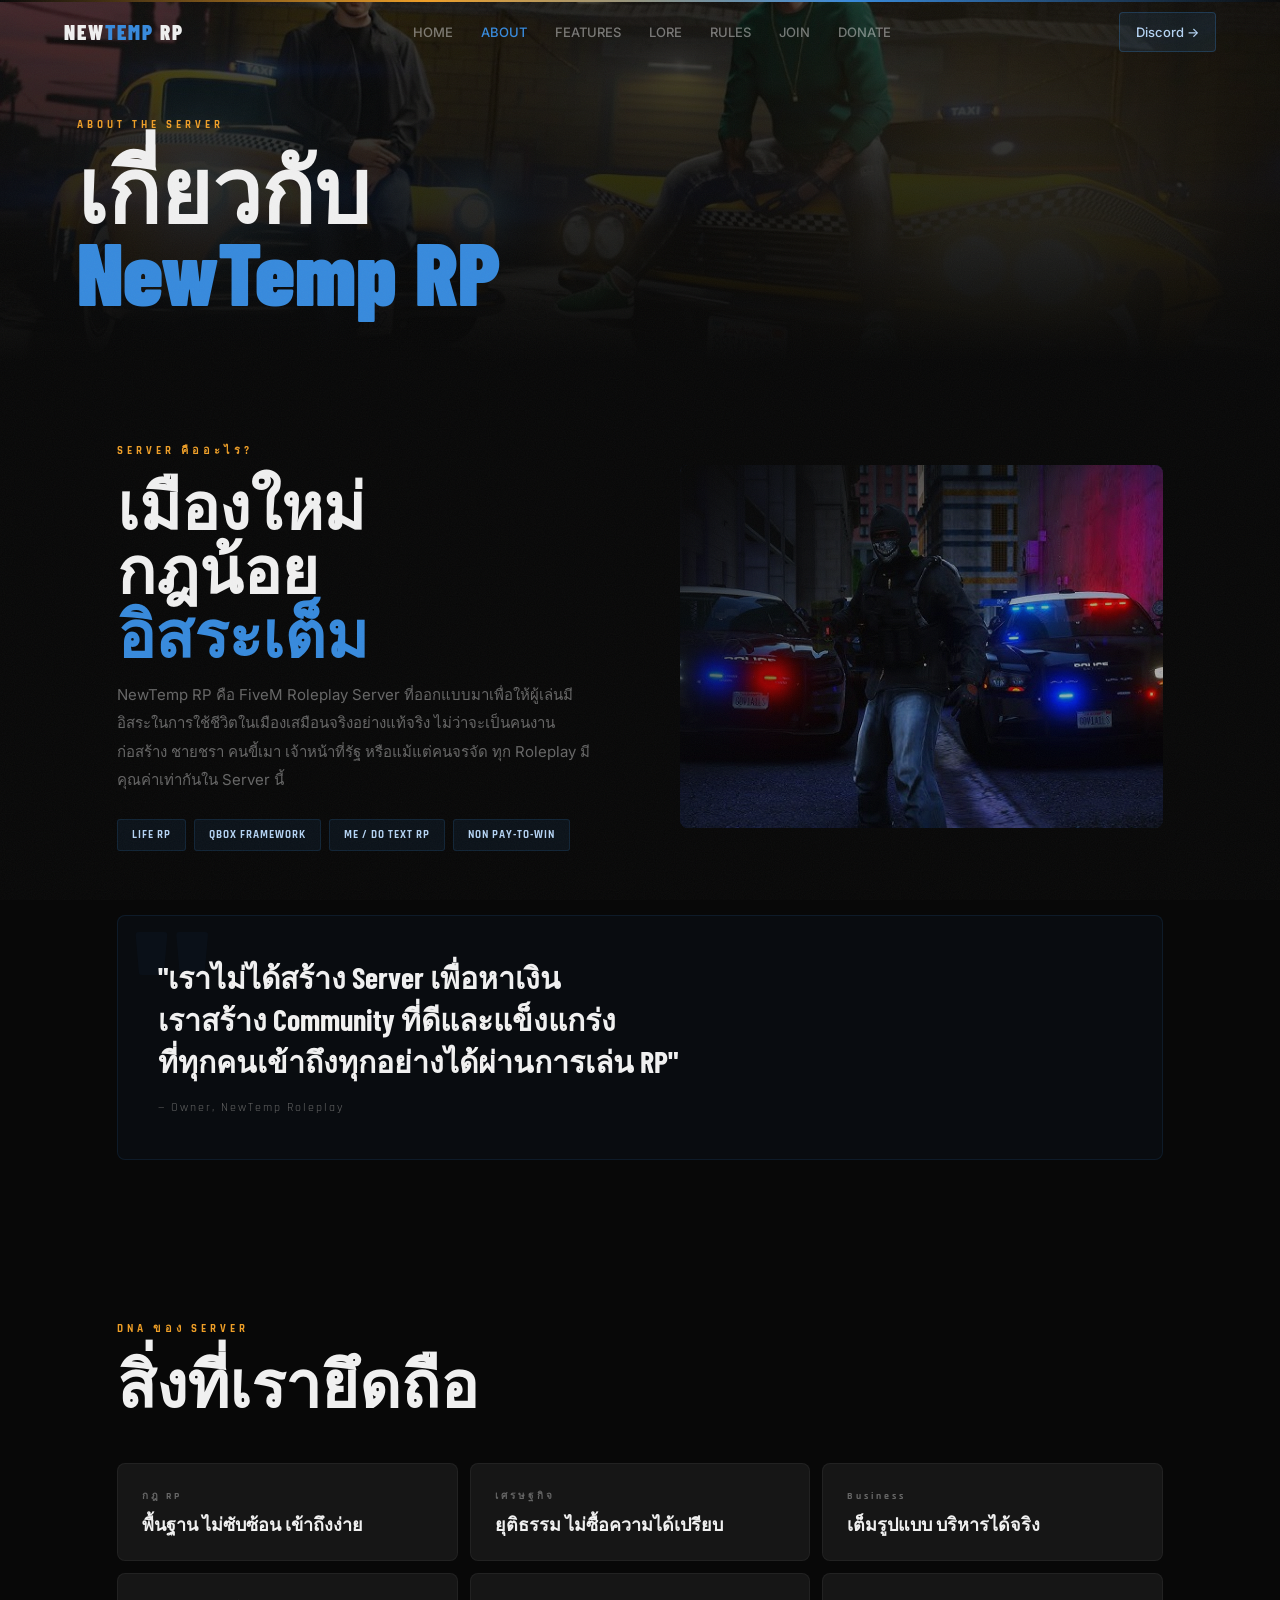
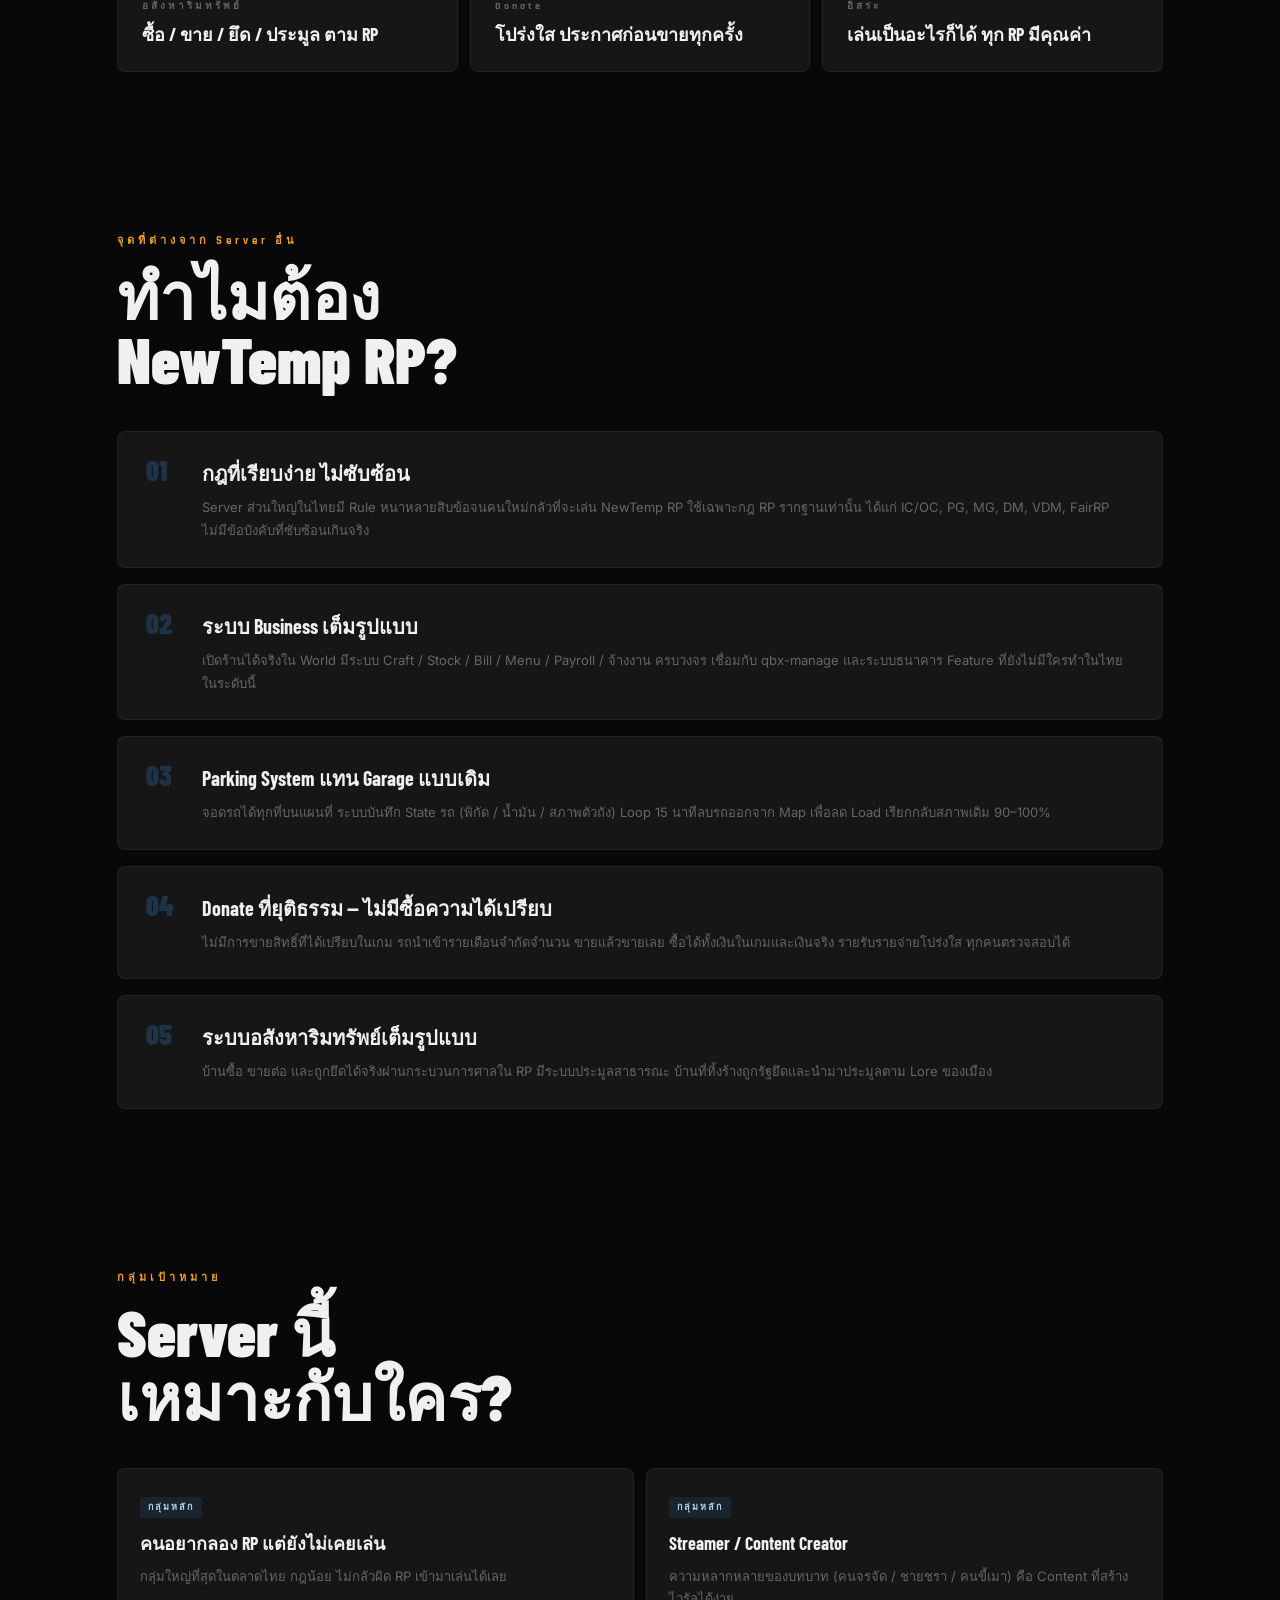
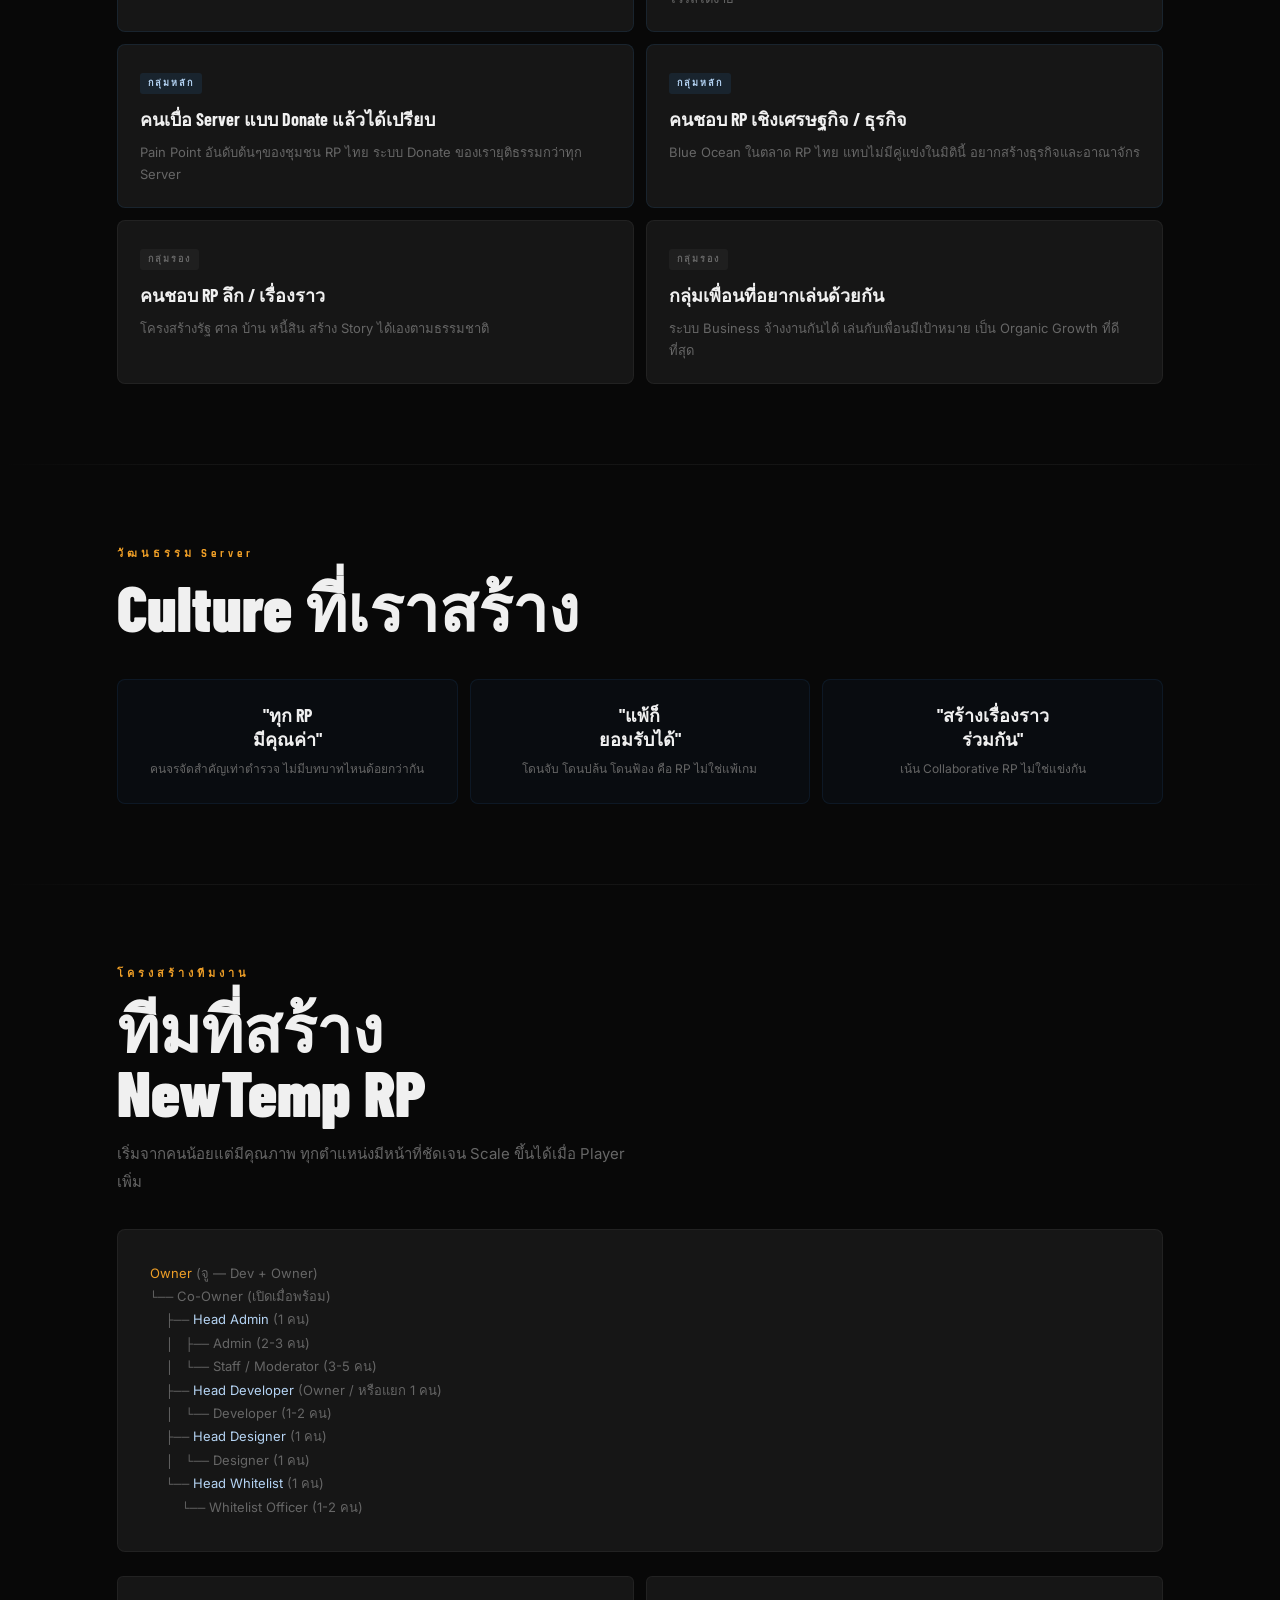
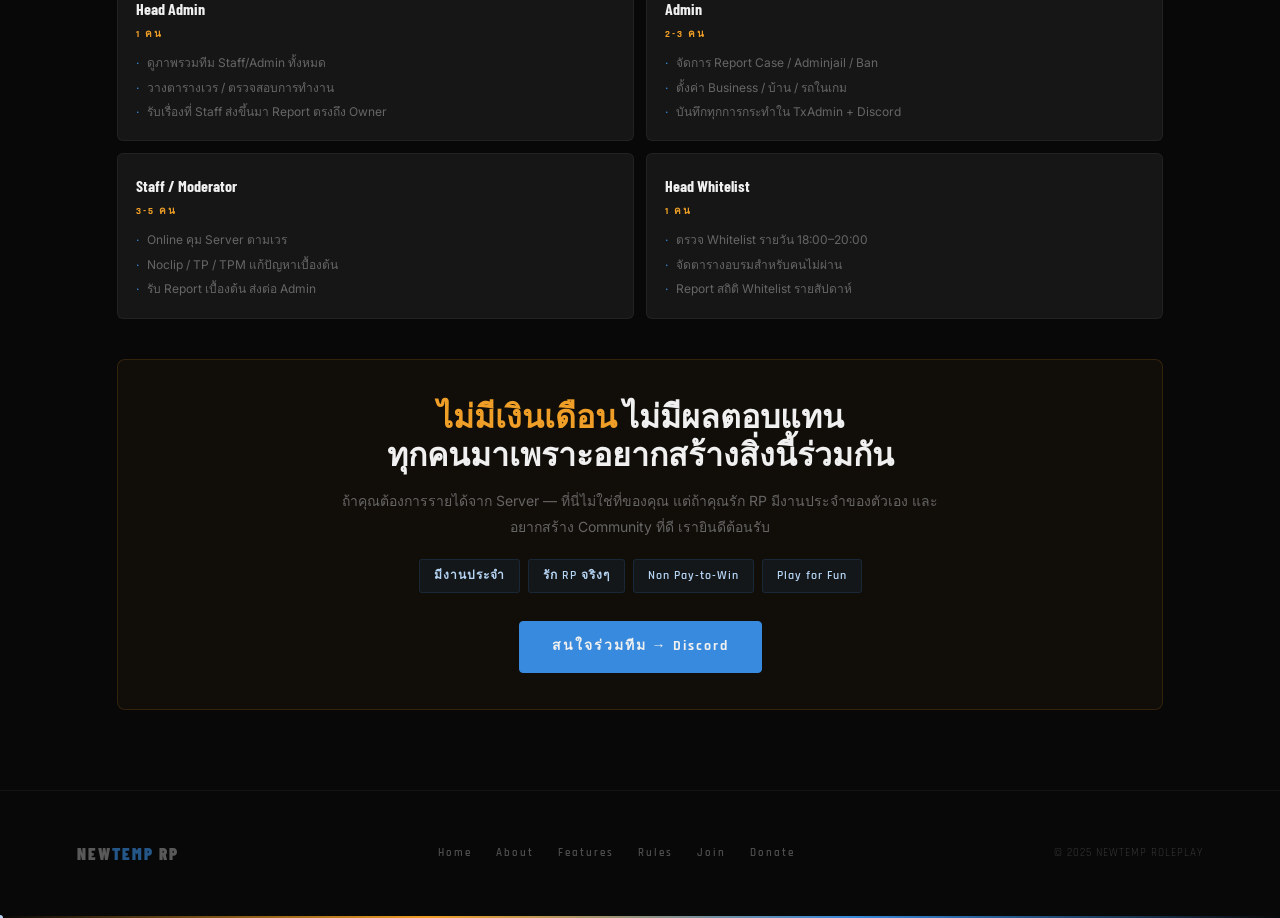
==== commit c055ae56: "add rores" ====
--- a/about.html
+++ b/about.html
@@ -93,6 +93,7 @@
     <li><a href="index.html">HOME</a></li>
     <li><a href="about.html">ABOUT</a></li>
     <li><a href="features.html">FEATURES</a></li>
+    <li><a href="lore.html">LORE</a></li>
     <li><a href="rules.html">RULES</a></li>
     <li><a href="join.html">JOIN</a></li>
     <li><a href="donate.html">DONATE</a></li>
@@ -107,6 +108,7 @@
   <a href="index.html">HOME</a>
   <a href="about.html">ABOUT</a>
   <a href="features.html">FEATURES</a>
+  <a href="lore.html">LORE</a>
   <a href="rules.html">RULES</a>
   <a href="join.html">JOIN</a>
   <a href="donate.html">DONATE</a>
--- a/style.css
+++ b/style.css
@@ -264,11 +264,312 @@
 .d3{transition-delay:0.19s;} .d4{transition-delay:0.26s;}
 .d5{transition-delay:0.33s;} .d6{transition-delay:0.40s;}
 
+/* NAV LOGO TEXT */
+.nav-logo a {
+  text-decoration: none;
+  font-family: 'Barlow Condensed', sans-serif;
+  font-size: 21px;
+  font-weight: 900;
+  letter-spacing: 2px;
+  color: var(--white);
+}
+.nav-logo a span { color: var(--blue); }
+
+/* FOOTER LOGO TEXT */
+.footer-logo {
+  font-family: 'Barlow Condensed', sans-serif;
+  font-size: 17px;
+  font-weight: 900;
+  letter-spacing: 2px;
+  color: rgba(240,240,240,0.35);
+}
+.footer-logo span { color: rgba(55,138,221,0.6); }
+
+/* HAMBURGER BUTTON */
+.hamburger {
+  display: none;
+  flex-direction: column;
+  justify-content: center;
+  gap: 5px;
+  width: 36px; height: 36px;
+  background: transparent;
+  border: none; cursor: pointer;
+  padding: 2px; flex-shrink: 0;
+  z-index: 1001;
+}
+.hamburger span {
+  display: block; width: 100%; height: 1.5px;
+  background: var(--white);
+  transition: all 0.3s ease;
+  transform-origin: center;
+}
+.hamburger.open span:nth-child(1) { transform: translateY(6.5px) rotate(45deg); }
+.hamburger.open span:nth-child(2) { opacity: 0; transform: scaleX(0); }
+.hamburger.open span:nth-child(3) { transform: translateY(-6.5px) rotate(-45deg); }
+
+/* MOBILE MENU OVERLAY */
+.mobile-menu {
+  display: none;
+  position: fixed; inset: 0;
+  z-index: 998;
+  background: rgba(8,8,8,0.97);
+  backdrop-filter: blur(20px);
+  flex-direction: column;
+  align-items: center;
+  justify-content: center;
+  gap: 4px;
+  padding: 80px 24px 48px;
+}
+.mobile-menu.open { display: flex; }
+.mobile-menu a {
+  font-family: 'Barlow Condensed', sans-serif;
+  font-size: 40px; font-weight: 900;
+  letter-spacing: 5px;
+  color: rgba(240,240,240,0.3);
+  text-decoration: none;
+  transition: color 0.2s;
+  padding: 6px 0;
+}
+.mobile-menu a:hover,
+.mobile-menu a.active { color: var(--white); }
+.mobile-menu .mobile-discord {
+  margin-top: 32px;
+  font-size: 14px; letter-spacing: 3px;
+  background: rgba(55,138,221,0.1);
+  border: 0.5px solid rgba(55,138,221,0.3);
+  color: var(--blue-light) !important;
+  padding: 14px 40px;
+  border-radius: 4px;
+}
+.mobile-menu .mobile-discord:hover {
+  background: var(--blue);
+  color: var(--white) !important;
+  border-color: var(--blue);
+}
+
 /* RESPONSIVE */
 @media(max-width:900px){
   .nav-links { display: none; }
+  .nav-discord { display: none; }
+  .hamburger { display: flex; }
   footer { grid-template-columns: 1fr; text-align: center; }
   .footer-copy { text-align: center; }
 }
 
 /* SHARED SCROLL REVEAL SCRIPT TAG HELPER */
+
+/* ======================================================
+   ADVANCED EFFECTS LAYER v2.0
+   ====================================================== */
+
+/* CSS Houdini: Animatable custom angle property */
+@property --border-angle {
+  syntax: '<angle>';
+  initial-value: 0deg;
+  inherits: false;
+}
+
+/* ── SCROLL PROGRESS BAR ─────────────────────────────── */
+.scroll-progress {
+  position: fixed; top: 0; left: 0; z-index: 10000;
+  height: 2px; width: 0%;
+  background: linear-gradient(90deg, var(--gold) 0%, var(--blue) 55%, var(--blue-light) 100%);
+  pointer-events: none;
+  box-shadow: 0 0 10px rgba(55,138,221,0.55), 0 0 3px var(--blue-light);
+  transition: width 0.06s linear;
+}
+
+/* ── CUSTOM CURSOR ───────────────────────────────────── */
+.cursor-dot, .cursor-ring { pointer-events: none; }
+.cursor-dot {
+  position: fixed; z-index: 9999;
+  width: 6px; height: 6px; border-radius: 50%;
+  background: var(--blue-light);
+  transform: translate(-50%, -50%);
+  will-change: left, top;
+}
+.cursor-ring {
+  position: fixed; z-index: 9998;
+  width: 34px; height: 34px; border-radius: 50%;
+  border: 1px solid rgba(55,138,221,0.45);
+  transform: translate(-50%, -50%);
+  will-change: left, top;
+  transition: width 0.2s ease, height 0.2s ease, border-color 0.2s ease, opacity 0.2s;
+}
+.cursor-ring.hover {
+  width: 54px; height: 54px;
+  border-color: var(--gold);
+}
+@media (hover: none), (pointer: coarse) {
+  .cursor-dot, .cursor-ring { display: none; }
+}
+
+/* ── MOUSE SPOTLIGHT ─────────────────────────────────── */
+.mouse-spotlight {
+  position: fixed; inset: 0; pointer-events: none; z-index: 0;
+  background: radial-gradient(
+    600px circle at var(--mx, -400px) var(--my, -400px),
+    rgba(55,138,221,0.045) 0%, transparent 60%
+  );
+}
+
+/* ── FILM GRAIN / NOISE ──────────────────────────────── */
+body::after {
+  content: '';
+  position: fixed; inset: 0; z-index: 9997;
+  pointer-events: none; opacity: 0.04;
+  background-image: url("data:image/svg+xml,%3Csvg xmlns='http://www.w3.org/2000/svg' width='256' height='256'%3E%3Cfilter id='n'%3E%3CfeTurbulence type='fractalNoise' baseFrequency='0.9' numOctaves='4' stitchTiles='stitch'/%3E%3C/filter%3E%3Crect width='256' height='256' filter='url(%23n)'/%3E%3C/svg%3E");
+  background-size: 256px 256px;
+}
+
+/* ── HERO PARTICLE CANVAS ────────────────────────────── */
+#particles-canvas {
+  position: absolute; inset: 0;
+  width: 100%; height: 100%;
+  z-index: 1; pointer-events: none;
+}
+
+/* ── HERO AMBIENT GLOW ───────────────────────────────── */
+.hero-bg-glow {
+  position: absolute; pointer-events: none; z-index: 1;
+  top: 5%; left: -8%;
+  width: 70vw; height: 70vh;
+  background: radial-gradient(ellipse at center, rgba(55,138,221,0.07) 0%, transparent 65%);
+  animation: heroBreathe 9s ease-in-out infinite;
+}
+@keyframes heroBreathe {
+  0%, 100% { transform: scale(1) translateY(0);   opacity: 1; }
+  50%       { transform: scale(1.12) translateY(-24px); opacity: 0.7; }
+}
+
+/* ── HERO SCANLINES ──────────────────────────────────── */
+.hero-scanlines {
+  position: absolute; inset: 0; z-index: 4; pointer-events: none;
+  background: repeating-linear-gradient(
+    0deg,
+    transparent        0px, transparent      3px,
+    rgba(0,0,0,0.012)  3px, rgba(0,0,0,0.012) 4px
+  );
+}
+
+/* ── HERO Z-INDEX CORRECTIONS ────────────────────────── */
+.hero-overlay        { z-index: 2; }
+.hero-overlay-bottom { z-index: 3; }
+
+/* ── TICKER EDGE FADE ────────────────────────────────── */
+.ticker-wrap { position: relative; }
+.ticker-wrap::before,
+.ticker-wrap::after {
+  content: ''; position: absolute;
+  top: 0; bottom: 0; width: 100px; z-index: 2; pointer-events: none;
+}
+.ticker-wrap::before { left:  0; background: linear-gradient( 90deg, var(--black), transparent); }
+.ticker-wrap::after  { right: 0; background: linear-gradient(-90deg, var(--black), transparent); }
+
+/* ── 3D TILT BASE ────────────────────────────────────── */
+.tilt { transform-style: preserve-3d; will-change: transform; }
+
+/* ── ANIMATED GRADIENT BORDER (JS-driven) ────────────── */
+.glow-border-active {
+  border: 1px solid transparent !important;
+  background:
+    linear-gradient(var(--black3), var(--black3)) padding-box,
+    conic-gradient(
+      from var(--border-angle, 0deg),
+      transparent 55%,
+      rgba(55,138,221,0.85)  70%,
+      rgba(181,212,244,1.0)  77%,
+      rgba(239,159,39,0.55)  84%,
+      transparent 92%
+    ) border-box !important;
+  animation: borderSpin 3.5s linear infinite !important;
+  box-shadow:
+    0 20px 48px rgba(0,0,0,0.45),
+    0 0 28px rgba(55,138,221,0.07) !important;
+}
+@keyframes borderSpin { to { --border-angle: 360deg; } }
+
+/* ── NEON TEXT GLOW ──────────────────────────────────── */
+.neon-blue {
+  text-shadow:
+    0 0 18px rgba(55,138,221,0.9),
+    0 0 40px rgba(55,138,221,0.45),
+    0 0 80px rgba(55,138,221,0.18);
+}
+.neon-gold {
+  text-shadow:
+    0 0 18px rgba(239,159,39,0.9),
+    0 0 40px rgba(239,159,39,0.45);
+}
+
+/* ── BUTTON SHINE SWEEP ──────────────────────────────── */
+.btn { position: relative; overflow: hidden; }
+.btn::after {
+  content: '';
+  position: absolute; top: 0; left: -150%;
+  width: 50%; height: 100%;
+  background: linear-gradient(90deg, transparent, rgba(255,255,255,0.13), transparent);
+  transform: skewX(-15deg); pointer-events: none;
+  animation: btnShine 5.5s ease-in-out infinite;
+}
+@keyframes btnShine {
+  0%       { left: -150%; }
+  30%, 100% { left: 160%;  }
+}
+
+/* ── REVEAL SCALE VARIANT ────────────────────────────── */
+.reveal-scale {
+  opacity: 0; transform: scale(0.93);
+  transition: opacity 0.7s ease, transform 0.7s ease;
+}
+.reveal-scale.visible { opacity: 1; transform: scale(1); }
+
+/* ── HERO DOT — FILL PROGRESS ────────────────────────── */
+.h-dot { position: relative; overflow: hidden; }
+.h-dot.active::after {
+  content: ''; position: absolute; inset: 0;
+  background: var(--blue); transform-origin: left center;
+  animation: dotFill 5s linear forwards;
+}
+@keyframes dotFill {
+  from { transform: scaleX(0); }
+  to   { transform: scaleX(1); }
+}
+
+/* ── DIVIDER ENHANCED ────────────────────────────────── */
+.divider {
+  background: linear-gradient(
+    90deg, transparent 0%, var(--border-w) 15%,
+    var(--border-w) 85%, transparent 100%
+  );
+}
+
+/* ── COUNTER NUMBER FORMATTING ───────────────────────── */
+.h-stat-n { font-variant-numeric: tabular-nums; }
+
+/* ── HERO TITLE GLITCH GHOST ─────────────────────────── */
+.hero-title .shimmer { position: relative; display: inline-block; }
+.hero-title .shimmer::before {
+  content: attr(data-text);
+  position: absolute; top: 0; left: 0;
+  background: linear-gradient(90deg, var(--blue-light), var(--blue));
+  background-size: 200% auto;
+  -webkit-background-clip: text;
+  -webkit-text-fill-color: transparent;
+  pointer-events: none; opacity: 0;
+  animation: glitchGhost 9s infinite 2s;
+}
+@keyframes glitchGhost {
+  0%, 88%, 100%  { opacity: 0; transform: none; clip-path: none; }
+  89%  { opacity: 0.55; transform: translate(-4px, 0); clip-path: polygon(0 20%, 100% 20%, 100% 45%, 0 45%); }
+  90%  { opacity: 0.55; transform: translate( 4px, 0); clip-path: polygon(0 60%, 100% 60%, 100% 80%, 0 80%); }
+  91%  { opacity: 0;    transform: none; clip-path: none; }
+}
+
+/* ── REDUCED MOTION SAFETY ───────────────────────────── */
+@media (prefers-reduced-motion: reduce) {
+  *, *::before, *::after {
+    animation-duration:   0.001ms !important;
+    transition-duration:  0.001ms !important;
+  }
+}
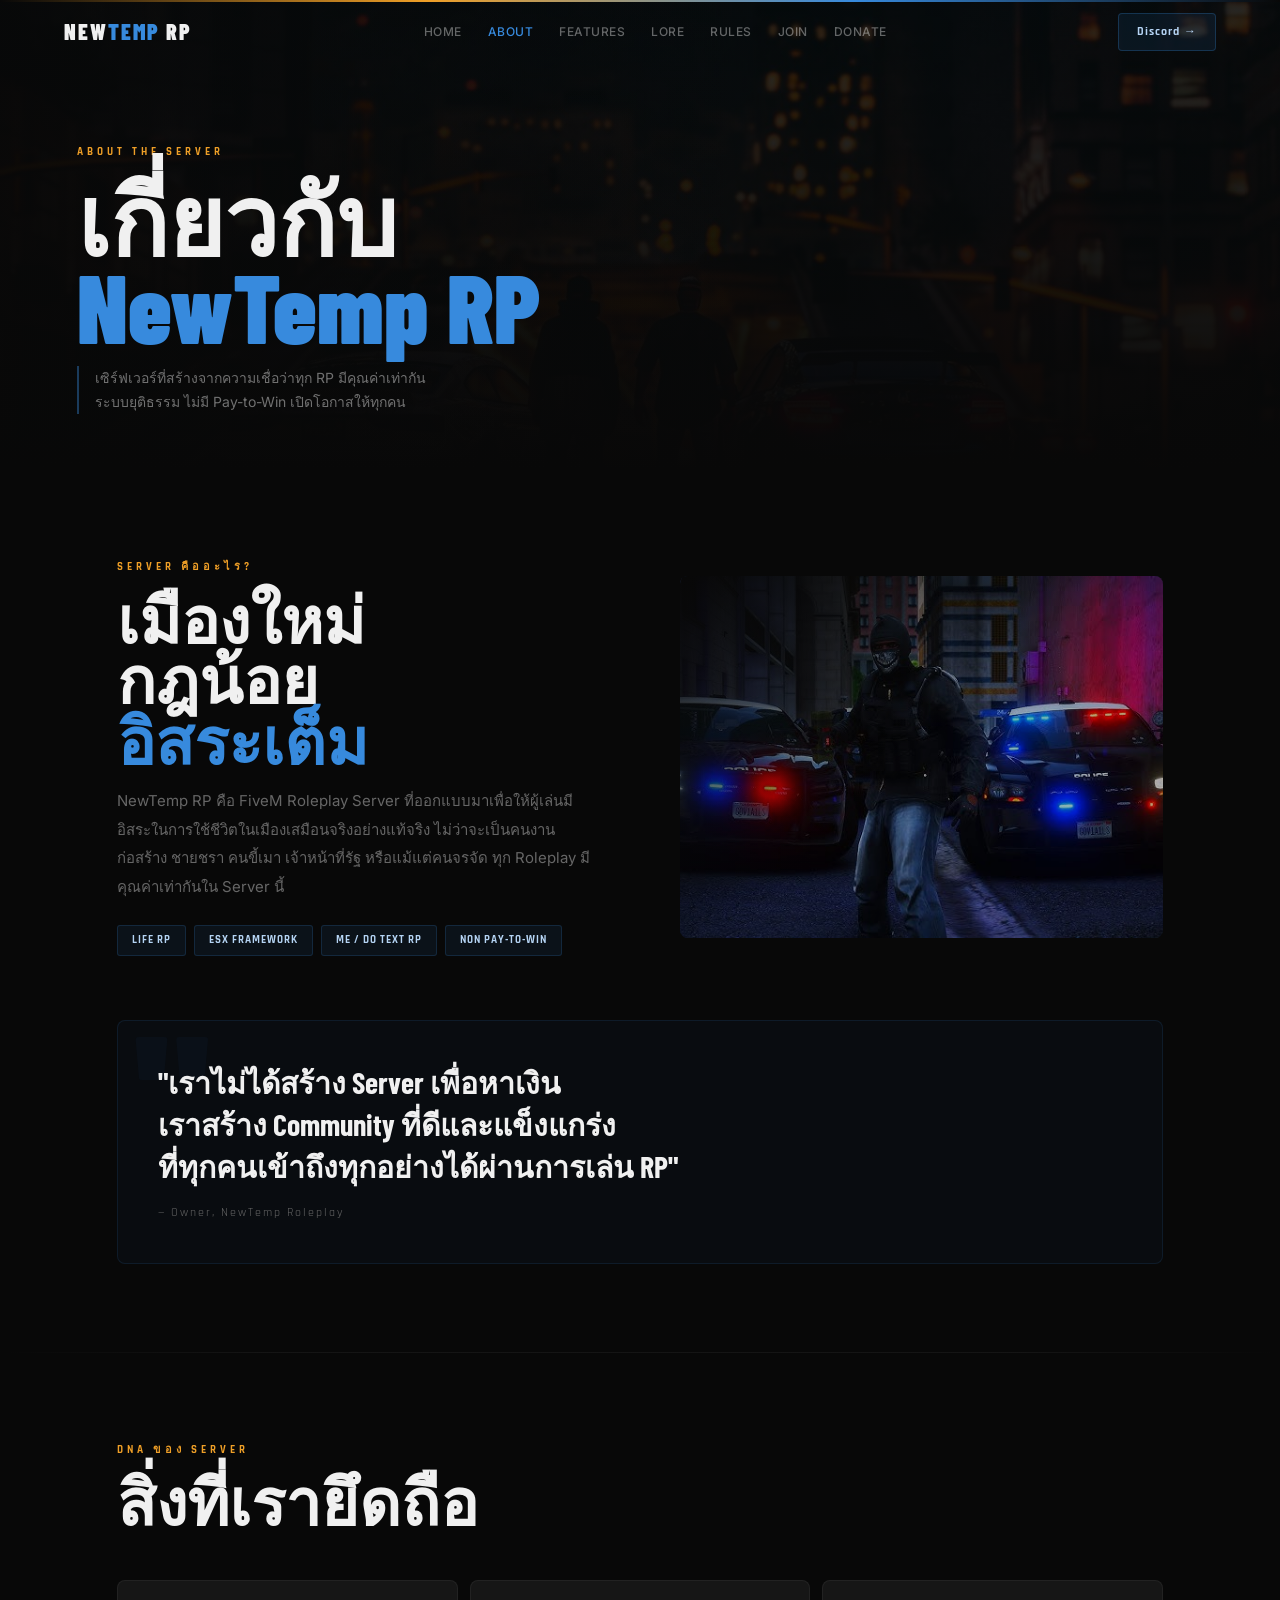
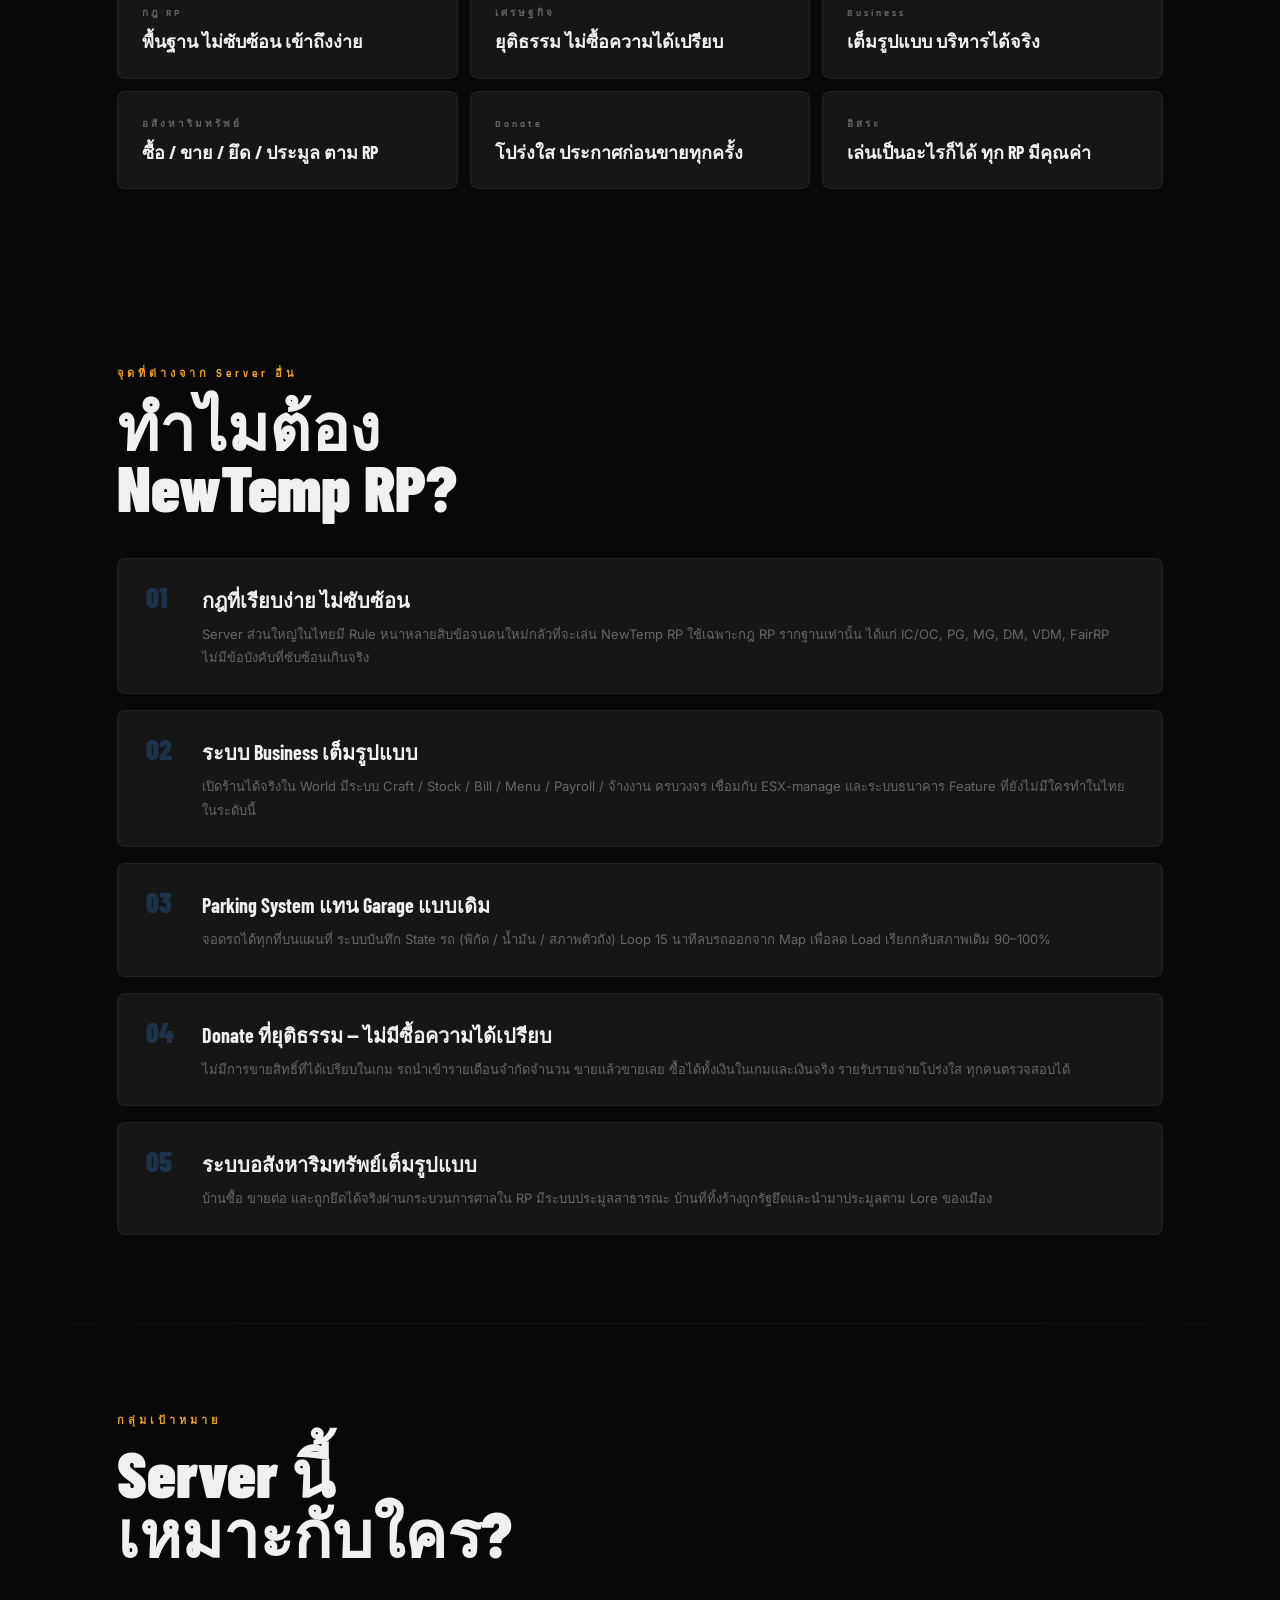
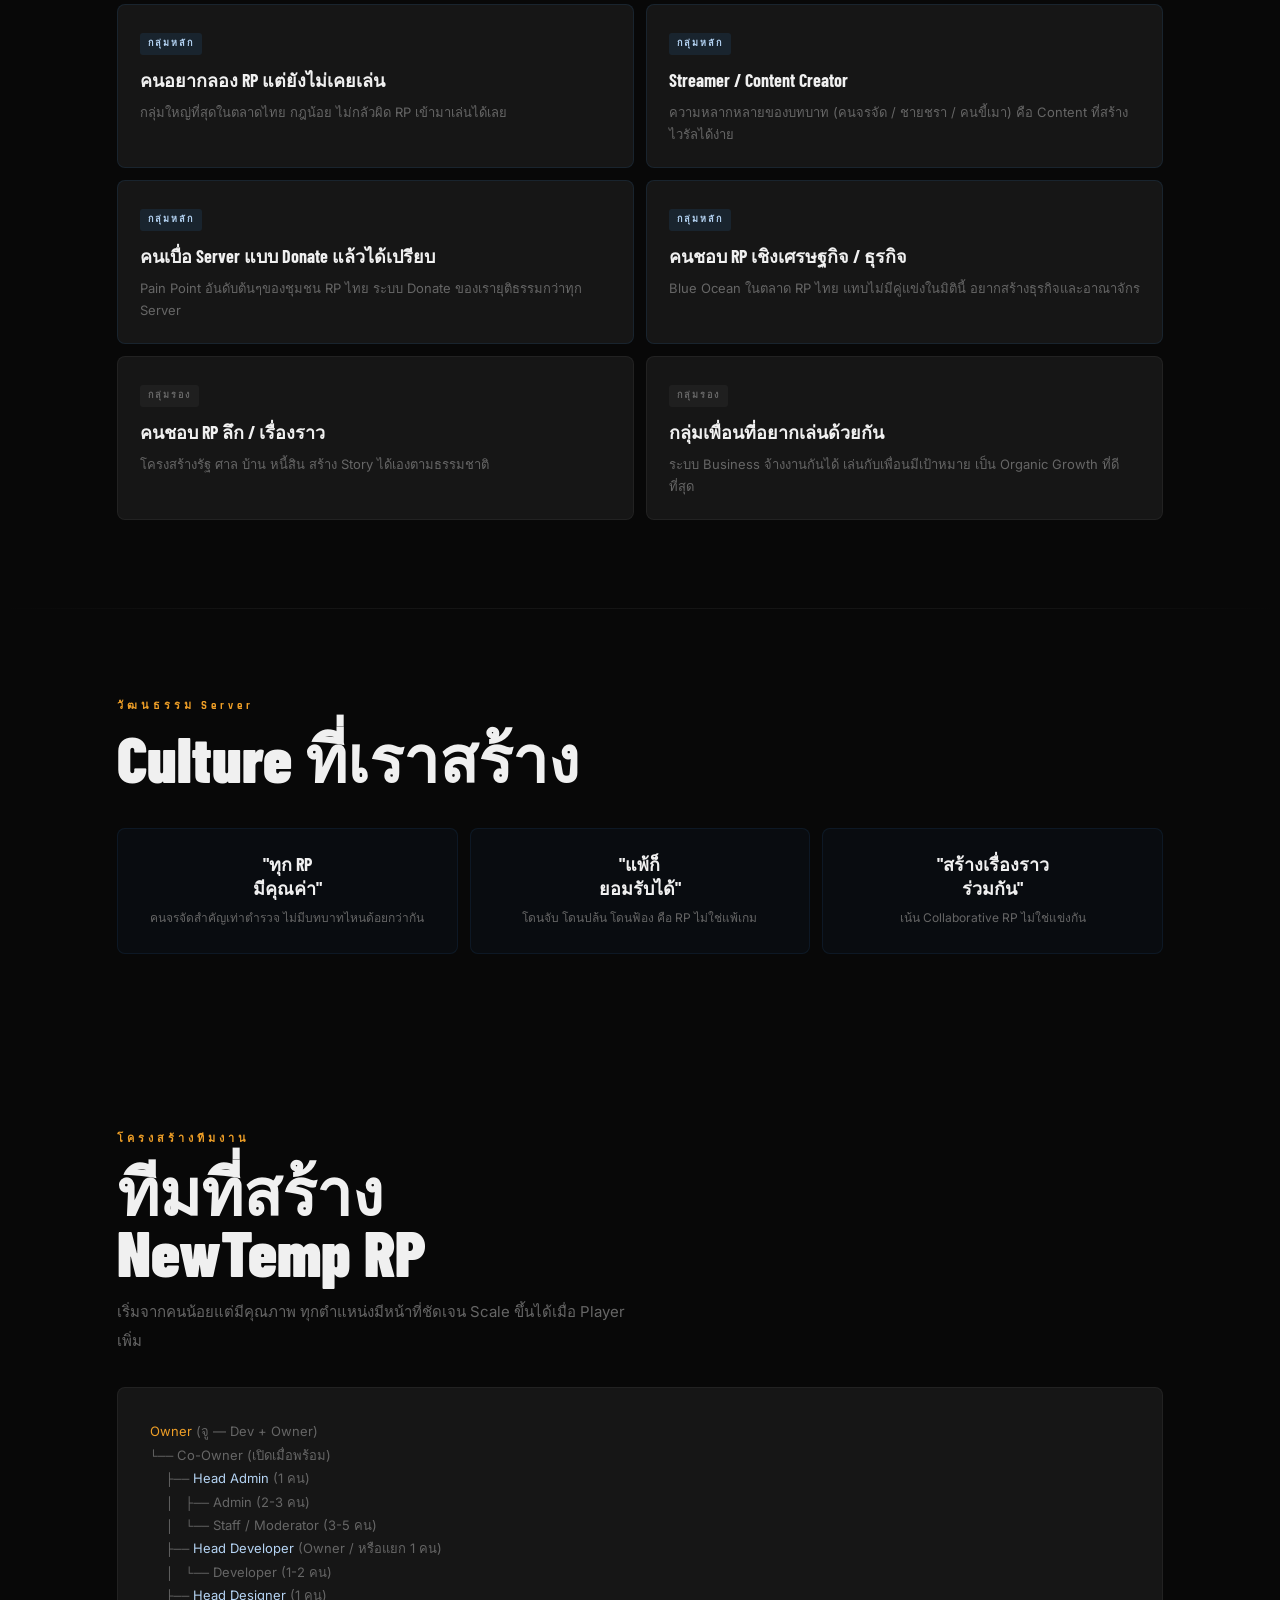
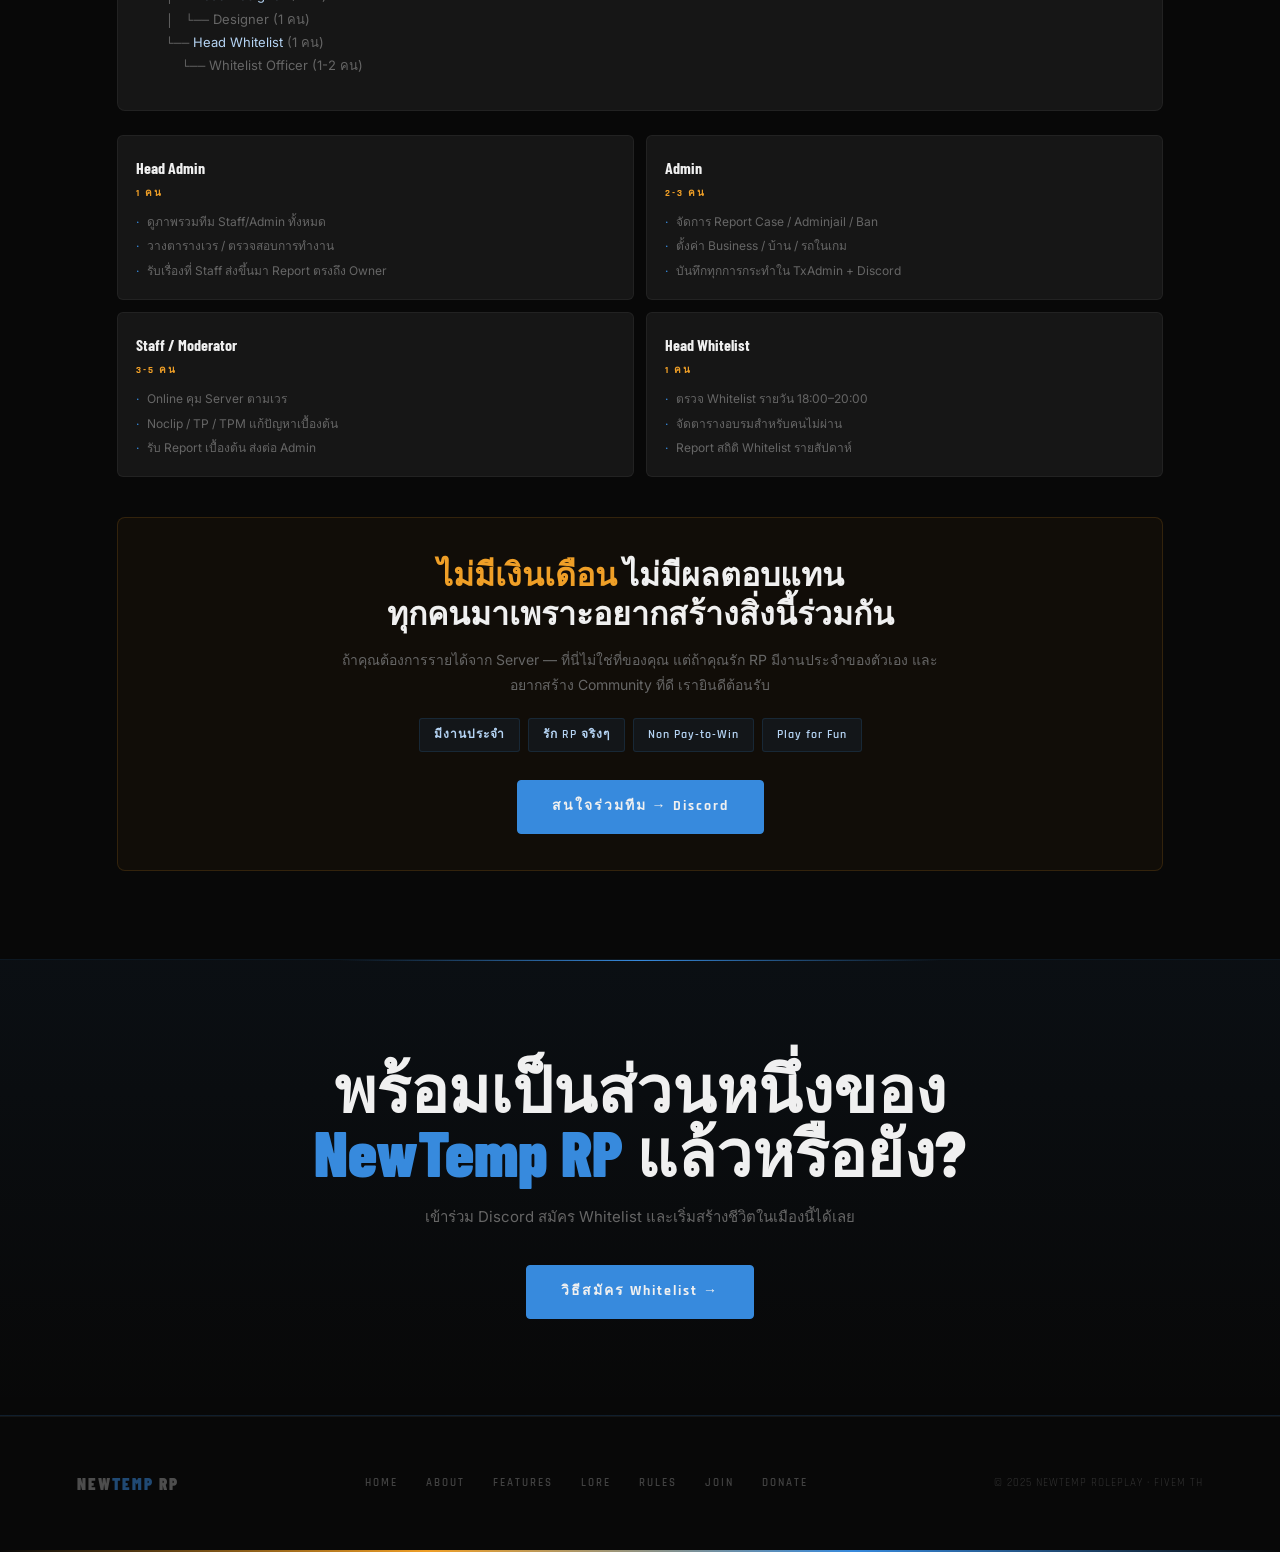
==== commit 611c4ecb: "final" ====
--- a/about.html
+++ b/about.html
@@ -5,6 +5,13 @@
   <meta name="viewport" content="width=device-width, initial-scale=1.0" />
   <title>NewTemp RP — เกี่ยวกับเซิร์ฟ</title>
   <meta name="description" content="เกี่ยวกับ NewTemp RP FiveM Server ไทย แนวคิด DNA ของเซิร์ฟ วัฒนธรรม และโครงสร้างทีมงาน" />
+  <meta property="og:title" content="NewTemp RP — เกี่ยวกับเซิร์ฟ" />
+  <meta property="og:description" content="เกี่ยวกับ NewTemp RP FiveM Server ไทย แนวคิด DNA ของเซิร์ฟ วัฒนธรรม และโครงสร้างทีมงาน" />
+  <meta property="og:image" content="assets/wallpaper/01.jpg" />
+  <meta property="og:type" content="website" />
+  <meta name="twitter:card" content="summary_large_image" />
+  <meta name="twitter:title" content="NewTemp RP — เกี่ยวกับเซิร์ฟ" />
+  <meta name="twitter:description" content="เกี่ยวกับ NewTemp RP FiveM Server ไทย แนวคิด DNA ของเซิร์ฟ วัฒนธรรม และโครงสร้างทีมงาน" />
   <link rel="icon" href="data:image/svg+xml,<svg xmlns='http://www.w3.org/2000/svg' viewBox='0 0 32 32'><rect width='32' height='32' rx='6' fill='%23378ADD'/><text x='16' y='23' font-size='18' font-family='Arial Black' font-weight='900' fill='white' text-anchor='middle'>N</text></svg>" />
   <link href="https://fonts.googleapis.com/css2?family=Barlow+Condensed:wght@400;700;800;900&family=Inter:wght@300;400;500&family=Rajdhani:wght@500;600;700&display=swap" rel="stylesheet" />
   <link rel="stylesheet" href="style.css" />
@@ -116,11 +123,13 @@
 </div>
 
 <div class="page-hero">
-  <div class="page-hero-bg" style="background-image:url('assets/wallpaper/03.jpg');"></div>
+  <div class="page-hero-bg" style="background-image:url('assets/wallpaper/bg1.jpeg');"></div>
   <div class="page-hero-overlay"></div>
+  <div class="page-hero-overlay-side"></div>
   <div class="page-hero-content">
     <div class="label-tag">ABOUT THE SERVER</div>
     <h1>เกี่ยวกับ<br><span class="accent">NewTemp RP</span></h1>
+    <p class="page-hero-sub">เซิร์ฟเวอร์ที่สร้างจากความเชื่อว่าทุก RP มีคุณค่าเท่ากัน<br>ระบบยุติธรรม ไม่มี Pay-to-Win เปิดโอกาสให้ทุกคน</p>
   </div>
 </div>
 
@@ -132,10 +141,10 @@
       <h2 class="section-title reveal">เมืองใหม่<br>กฎน้อย<br><span style="color:var(--blue);">อิสระเต็ม</span></h2>
       <p class="section-desc reveal" style="max-width:100%;">NewTemp RP คือ FiveM Roleplay Server ที่ออกแบบมาเพื่อให้ผู้เล่นมีอิสระในการใช้ชีวิตในเมืองเสมือนจริงอย่างแท้จริง ไม่ว่าจะเป็นคนงานก่อสร้าง ชายชรา คนขี้เมา เจ้าหน้าที่รัฐ หรือแม้แต่คนจรจัด ทุก Roleplay มีคุณค่าเท่ากันใน Server นี้</p>
       <div style="display:flex;gap:8px;flex-wrap:wrap;margin-top:24px;" class="reveal">
-        <span style="background:rgba(55,138,221,0.08);border:0.5px solid rgba(55,138,221,0.15);color:var(--blue-light);padding:6px 14px;border-radius:3px;font-family:'Rajdhani',sans-serif;font-size:11px;font-weight:700;letter-spacing:1px;">LIFE RP</span>
-        <span style="background:rgba(55,138,221,0.08);border:0.5px solid rgba(55,138,221,0.15);color:var(--blue-light);padding:6px 14px;border-radius:3px;font-family:'Rajdhani',sans-serif;font-size:11px;font-weight:700;letter-spacing:1px;">QBOX FRAMEWORK</span>
-        <span style="background:rgba(55,138,221,0.08);border:0.5px solid rgba(55,138,221,0.15);color:var(--blue-light);padding:6px 14px;border-radius:3px;font-family:'Rajdhani',sans-serif;font-size:11px;font-weight:700;letter-spacing:1px;">ME / DO TEXT RP</span>
-        <span style="background:rgba(55,138,221,0.08);border:0.5px solid rgba(55,138,221,0.15);color:var(--blue-light);padding:6px 14px;border-radius:3px;font-family:'Rajdhani',sans-serif;font-size:11px;font-weight:700;letter-spacing:1px;">NON PAY-TO-WIN</span>
+        <span class="tag-pill">LIFE RP</span>
+        <span class="tag-pill">ESX FRAMEWORK</span>
+        <span class="tag-pill">ME / DO TEXT RP</span>
+        <span class="tag-pill">NON PAY-TO-WIN</span>
       </div>
     </div>
     <div class="split-img reveal-left">
@@ -186,7 +195,7 @@
       <div class="diff-num">02</div>
       <div>
         <div class="diff-title">ระบบ Business เต็มรูปแบบ</div>
-        <div class="diff-desc">เปิดร้านได้จริงใน World มีระบบ Craft / Stock / Bill / Menu / Payroll / จ้างงาน ครบวงจร เชื่อมกับ qbx-manage และระบบธนาคาร Feature ที่ยังไม่มีใครทำในไทยในระดับนี้</div>
+        <div class="diff-desc">เปิดร้านได้จริงใน World มีระบบ Craft / Stock / Bill / Menu / Payroll / จ้างงาน ครบวงจร เชื่อมกับ ESX-manage และระบบธนาคาร Feature ที่ยังไม่มีใครทำในไทยในระดับนี้</div>
       </div>
     </div>
     <div class="diff-item reveal d3">
@@ -355,17 +364,25 @@
   </div>
 </div>
 
+<!-- CTA BAND -->
+<div class="cta-band">
+  <h2 class="reveal">พร้อมเป็นส่วนหนึ่งของ<br><span class="accent">NewTemp RP</span> แล้วหรือยัง?</h2>
+  <p class="reveal">เข้าร่วม Discord สมัคร Whitelist และเริ่มสร้างชีวิตในเมืองนี้ได้เลย</p>
+  <a href="join.html" class="btn btn-blue reveal">วิธีสมัคร Whitelist →</a>
+</div>
+
 <footer>
   <div class="footer-logo">NEW<span>TEMP</span> RP</div>
   <nav class="footer-nav">
-    <a href="index.html">Home</a>
-    <a href="about.html">About</a>
-    <a href="features.html">Features</a>
-    <a href="rules.html">Rules</a>
-    <a href="join.html">Join</a>
-    <a href="donate.html">Donate</a>
+    <a href="index.html">HOME</a>
+    <a href="about.html">ABOUT</a>
+    <a href="features.html">FEATURES</a>
+    <a href="lore.html">LORE</a>
+    <a href="rules.html">RULES</a>
+    <a href="join.html">JOIN</a>
+    <a href="donate.html">DONATE</a>
   </nav>
-  <div class="footer-copy">© 2025 NEWTEMP ROLEPLAY</div>
+  <div class="footer-copy">© 2025 NEWTEMP ROLEPLAY · FIVEM TH</div>
 </footer>
 <div class="gold-line"></div>
 <script src="shared.js"></script>
--- a/style.css
+++ b/style.css
@@ -35,11 +35,12 @@
   overflow-x: hidden;
 }
 
-/* TYPOGRAPHY */
+/* ── TYPOGRAPHY ── */
 .t-blue  { color: var(--blue); }
 .t-gold  { color: var(--gold); }
 .t-gray  { color: var(--gray); }
 .t-light { color: var(--blue-light); }
+.accent  { color: var(--blue); }
 
 .label-tag {
   font-family: 'Rajdhani', sans-serif;
@@ -50,8 +51,8 @@
 
 .section-title {
   font-family: 'Barlow Condensed', sans-serif;
-  font-size: clamp(36px, 5vw, 64px);
-  font-weight: 900; line-height: 1.0;
+  font-size: clamp(38px, 5vw, 68px);
+  font-weight: 900; line-height: 0.95;
   color: var(--white); margin-bottom: 16px;
 }
 
@@ -60,13 +61,13 @@
   line-height: 1.9; max-width: 520px;
 }
 
-/* GOLD LINE */
+/* ── GOLD LINE ── */
 .gold-line {
   width: 100%; height: 2px;
   background: linear-gradient(90deg, transparent, var(--gold), var(--blue), transparent);
 }
 
-/* NAV */
+/* ── NAV ── */
 nav#nav {
   position: fixed; top: 0; left: 0; right: 0;
   z-index: 999; height: 64px;
@@ -77,29 +78,29 @@
   transition: background 0.4s;
 }
 nav#nav.scrolled {
-  background: rgba(8,8,8,0.92);
-  backdrop-filter: blur(16px);
+  background: rgba(8,8,8,0.95);
+  backdrop-filter: blur(20px);
   border-bottom: 0.5px solid rgba(55,138,221,0.1);
 }
 .nav-logo { flex-shrink: 0; }
-.nav-logo img { height: 34px; object-fit: contain; display: block; }
 .nav-links {
-  display: flex; gap: 4px; list-style: none;
+  display: flex; gap: 2px; list-style: none;
   align-items: center; flex: 1; justify-content: center;
 }
 .nav-links li { display: block; }
 .nav-links a {
   display: block;
   text-decoration: none;
-  color: rgba(240,240,240,0.45);
+  color: rgba(240,240,240,0.4);
   font-family: 'Inter', sans-serif;
-  font-weight: 500; font-size: 13px;
+  font-weight: 500; font-size: 12px;
   padding: 6px 12px;
   border-radius: 4px;
   white-space: nowrap;
+  letter-spacing: 0.5px;
   transition: color 0.2s, background 0.2s;
 }
-.nav-links a:hover { color: var(--white); background: rgba(255,255,255,0.05); }
+.nav-links a:hover { color: var(--white); background: rgba(255,255,255,0.04); }
 .nav-links a.active { color: var(--blue); }
 .nav-discord {
   flex-shrink: 0;
@@ -107,57 +108,76 @@
   background: rgba(55,138,221,0.1);
   border: 0.5px solid rgba(55,138,221,0.25);
   color: var(--blue-light);
-  padding: 8px 16px; border-radius: 4px;
+  padding: 8px 18px; border-radius: 4px;
   text-decoration: none;
-  font-family: 'Inter', sans-serif;
-  font-weight: 500; font-size: 13px;
+  font-family: 'Rajdhani', sans-serif;
+  font-weight: 700; font-size: 12px; letter-spacing: 1px;
   white-space: nowrap;
-  transition: all 0.2s;
-}
-.nav-discord:hover { background: var(--blue); color: var(--white); border-color: var(--blue); }
-
-/* PAGE HERO (inner pages) */
+  transition: all 0.25s;
+}
+.nav-discord:hover {
+  background: var(--blue);
+  color: var(--white);
+  border-color: var(--blue);
+  box-shadow: 0 4px 20px rgba(55,138,221,0.3);
+}
+
+/* ── PAGE HERO (inner pages) ── */
 .page-hero {
-  height: 40vh; min-height: 280px;
+  height: 52vh; min-height: 320px;
   position: relative;
   display: flex; align-items: flex-end;
-  padding: 0 6% 48px;
+  padding: 0 6% 56px;
   overflow: hidden;
 }
 .page-hero-bg {
   position: absolute; inset: 0;
   background-size: cover; background-position: center;
-  filter: brightness(0.3) saturate(1.2);
-}
+  filter: brightness(0.25) saturate(1.3);
+  transform: scale(1.04);
+  transition: transform 8s ease;
+}
+.page-hero:hover .page-hero-bg { transform: scale(1.0); }
 .page-hero-overlay {
   position: absolute; inset: 0;
-  background: linear-gradient(180deg, transparent 0%, var(--black) 100%);
+  background: linear-gradient(180deg, rgba(8,8,8,0.3) 0%, var(--black) 100%);
+}
+.page-hero-overlay-side {
+  position: absolute; inset: 0;
+  background: linear-gradient(90deg, rgba(8,8,8,0.8) 0%, transparent 60%);
 }
 .page-hero-content { position: relative; z-index: 1; }
 .page-hero h1 {
   font-family: 'Barlow Condensed', sans-serif;
-  font-size: clamp(48px, 7vw, 88px);
-  font-weight: 900; line-height: 0.95;
+  font-size: clamp(52px, 8vw, 96px);
+  font-weight: 900; line-height: 0.92;
   color: var(--white);
+  margin-bottom: 16px;
 }
 .page-hero h1 .accent { color: var(--blue); }
-
-/* SECTION */
+.page-hero-sub {
+  font-size: 14px; color: rgba(240,240,240,0.45);
+  font-family: 'Inter', sans-serif; line-height: 1.7;
+  max-width: 480px;
+  border-left: 2px solid rgba(55,138,221,0.4);
+  padding-left: 16px;
+}
+
+/* ── SECTION ── */
 .section {
   max-width: 1200px; margin: 0 auto;
-  padding: 80px 6%;
-}
-.section-full {
-  padding: 80px 6%;
-}
+  padding: 88px 6%;
+}
+.section-full { padding: 88px 6%; }
 .section + .section { padding-top: 0; }
 
-/* CARDS */
+/* ── CARDS ── */
 .card {
   background: var(--black3);
   border: 0.5px solid var(--border-w);
   border-radius: 8px; padding: 28px;
-  transition: all 0.3s; position: relative; overflow: hidden;
+  transition: border-color 0.3s, transform 0.3s, box-shadow 0.3s;
+  position: relative; overflow: hidden;
 }
 .card::before {
   content: ''; position: absolute;
@@ -165,13 +185,17 @@
   background: linear-gradient(90deg, transparent, var(--blue), transparent);
   opacity: 0; transition: opacity 0.3s;
 }
-.card:hover { border-color: rgba(55,138,221,0.2); transform: translateY(-3px); }
+.card:hover {
+  border-color: rgba(55,138,221,0.25);
+  transform: translateY(-4px);
+  box-shadow: 0 12px 40px rgba(0,0,0,0.4), 0 0 0 0.5px rgba(55,138,221,0.1);
+}
 .card:hover::before { opacity: 1; }
 
-/* BUTTONS */
+/* ── BUTTONS ── */
 .btn {
   display: inline-flex; align-items: center; gap: 8px;
-  padding: 13px 32px; border-radius: 4px;
+  padding: 14px 34px; border-radius: 4px;
   font-family: 'Rajdhani', sans-serif;
   font-weight: 700; font-size: 14px; letter-spacing: 2px;
   text-decoration: none; transition: all 0.25s;
@@ -181,68 +205,82 @@
   background: var(--blue); color: var(--white);
   border-color: var(--blue);
 }
-.btn-blue:hover { background: var(--blue-dark); border-color: var(--blue-dark); transform: translateY(-2px); box-shadow: 0 8px 24px rgba(55,138,221,0.35); }
+.btn-blue:hover {
+  background: var(--blue-dark);
+  border-color: var(--blue-dark);
+  transform: translateY(-2px);
+  box-shadow: 0 8px 28px rgba(55,138,221,0.4);
+}
 .btn-outline-blue {
   background: transparent; color: var(--blue-light);
   border-color: rgba(55,138,221,0.3);
 }
-.btn-outline-blue:hover { background: rgba(55,138,221,0.08); border-color: var(--blue); color: var(--white); }
+.btn-outline-blue:hover {
+  background: rgba(55,138,221,0.08);
+  border-color: var(--blue);
+  color: var(--white);
+  transform: translateY(-2px);
+}
 .btn-gold {
   background: var(--gold); color: #1a1a1a;
   border-color: var(--gold); font-weight: 800;
 }
-.btn-gold:hover { background: var(--gold-light); transform: translateY(-2px); }
-
-/* DIVIDER */
+.btn-gold:hover {
+  background: var(--gold-light);
+  transform: translateY(-2px);
+  box-shadow: 0 8px 24px rgba(239,159,39,0.3);
+}
+
+/* ── DIVIDER ── */
 .divider {
   width: 100%; height: 0.5px;
-  background: var(--border-w); margin: 0;
-}
-
-/* TICKER */
+  background: linear-gradient(90deg, transparent, var(--border-w) 20%, var(--border-w) 80%, transparent);
+  margin: 0;
+}
+
+/* ── TICKER ── */
 .ticker-wrap {
-  background: rgba(55,138,221,0.04);
+  background: rgba(55,138,221,0.03);
   border-top: 0.5px solid var(--border);
   border-bottom: 0.5px solid var(--border);
-  padding: 12px 0; overflow: hidden;
+  padding: 14px 0; overflow: hidden;
 }
 .ticker-track {
   display: flex; width: max-content;
-  animation: slideLeft 28s linear infinite;
+  animation: slideLeft 32s linear infinite;
 }
 .ticker-item {
   display: flex; align-items: center; gap: 10px;
-  padding: 0 36px;
+  padding: 0 40px;
   font-family: 'Rajdhani', sans-serif;
   font-size: 11px; font-weight: 700; letter-spacing: 3px;
-  color: rgba(240,240,240,0.2); white-space: nowrap;
-}
-.ticker-item .td { width: 3px; height: 3px; border-radius: 50%; background: var(--blue); }
-
-/* FOOTER */
+  color: rgba(240,240,240,0.18); white-space: nowrap;
+}
+.ticker-item .td { width: 3px; height: 3px; border-radius: 50%; background: var(--blue); opacity: 0.6; }
+
+/* ── FOOTER ── */
 footer {
   border-top: 0.5px solid var(--border-w);
-  padding: 48px 6%;
+  padding: 52px 6%;
   display: grid;
   grid-template-columns: auto 1fr auto;
   align-items: center; gap: 32px;
 }
-.footer-logo img { height: 32px; object-fit: contain; opacity: 0.7; }
-.footer-nav { display: flex; gap: 24px; justify-content: center; flex-wrap: wrap; }
+.footer-nav { display: flex; gap: 28px; justify-content: center; flex-wrap: wrap; }
 .footer-nav a {
-  text-decoration: none; color: rgba(240,240,240,0.3);
+  text-decoration: none; color: rgba(240,240,240,0.25);
   font-family: 'Rajdhani', sans-serif;
   font-size: 11px; font-weight: 600; letter-spacing: 2px;
   transition: color 0.2s;
 }
-.footer-nav a:hover { color: var(--white); }
+.footer-nav a:hover { color: rgba(240,240,240,0.7); }
 .footer-copy {
-  font-size: 11px; color: rgba(102,102,102,0.5);
+  font-size: 11px; color: rgba(102,102,102,0.45);
   font-family: 'Rajdhani', sans-serif; letter-spacing: 1px;
   text-align: right;
 }
 
-/* ANIMATIONS */
+/* ── ANIMATIONS ── */
 @keyframes fadeUp   { from{opacity:0;transform:translateY(32px);} to{opacity:1;transform:translateY(0);} }
 @keyframes fadeLeft { from{opacity:0;transform:translateX(-32px);} to{opacity:1;transform:translateX(0);} }
 @keyframes slideLeft{ 0%{transform:translateX(0);} 100%{transform:translateX(-50%);} }
@@ -250,13 +288,13 @@
 @keyframes shimmer  { 0%{background-position:-200% center;} 100%{background-position:200% center;} }
 
 .reveal {
-  opacity: 0; transform: translateY(28px);
-  transition: opacity 0.7s ease, transform 0.7s ease;
+  opacity: 0; transform: translateY(24px);
+  transition: opacity 0.65s ease, transform 0.65s ease;
 }
 .reveal.visible { opacity: 1; transform: translateY(0); }
 .reveal-left {
-  opacity: 0; transform: translateX(-28px);
-  transition: opacity 0.7s ease, transform 0.7s ease;
+  opacity: 0; transform: translateX(-24px);
+  transition: opacity 0.65s ease, transform 0.65s ease;
 }
 .reveal-left.visible { opacity: 1; transform: translateX(0); }
 
@@ -264,312 +302,155 @@
 .d3{transition-delay:0.19s;} .d4{transition-delay:0.26s;}
 .d5{transition-delay:0.33s;} .d6{transition-delay:0.40s;}
 
-/* NAV LOGO TEXT */
+/* ── NAV LOGO TEXT ── */
 .nav-logo a {
   text-decoration: none;
   font-family: 'Barlow Condensed', sans-serif;
-  font-size: 21px;
-  font-weight: 900;
-  letter-spacing: 2px;
+  font-size: 22px; font-weight: 900; letter-spacing: 2px;
   color: var(--white);
 }
 .nav-logo a span { color: var(--blue); }
 
-/* FOOTER LOGO TEXT */
+/* ── FOOTER LOGO TEXT ── */
 .footer-logo {
   font-family: 'Barlow Condensed', sans-serif;
-  font-size: 17px;
-  font-weight: 900;
-  letter-spacing: 2px;
-  color: rgba(240,240,240,0.35);
-}
-.footer-logo span { color: rgba(55,138,221,0.6); }
-
-/* HAMBURGER BUTTON */
+  font-size: 17px; font-weight: 900; letter-spacing: 2px;
+  color: rgba(240,240,240,0.3);
+}
+.footer-logo span { color: rgba(55,138,221,0.5); }
+
+/* ── HAMBURGER ── */
 .hamburger {
-  display: none;
-  flex-direction: column;
-  justify-content: center;
-  gap: 5px;
+  display: none; flex-direction: column;
+  justify-content: center; gap: 5px;
   width: 36px; height: 36px;
-  background: transparent;
-  border: none; cursor: pointer;
-  padding: 2px; flex-shrink: 0;
-  z-index: 1001;
+  background: transparent; border: none; cursor: pointer;
+  padding: 2px; flex-shrink: 0; z-index: 1001;
 }
 .hamburger span {
   display: block; width: 100%; height: 1.5px;
   background: var(--white);
-  transition: all 0.3s ease;
-  transform-origin: center;
+  transition: all 0.3s ease; transform-origin: center;
 }
 .hamburger.open span:nth-child(1) { transform: translateY(6.5px) rotate(45deg); }
 .hamburger.open span:nth-child(2) { opacity: 0; transform: scaleX(0); }
 .hamburger.open span:nth-child(3) { transform: translateY(-6.5px) rotate(-45deg); }
 
-/* MOBILE MENU OVERLAY */
+/* ── MOBILE MENU ── */
 .mobile-menu {
-  display: none;
-  position: fixed; inset: 0;
-  z-index: 998;
-  background: rgba(8,8,8,0.97);
-  backdrop-filter: blur(20px);
-  flex-direction: column;
-  align-items: center;
-  justify-content: center;
-  gap: 4px;
+  display: none; position: fixed; inset: 0; z-index: 998;
+  background: rgba(8,8,8,0.98);
+  backdrop-filter: blur(24px);
+  flex-direction: column; align-items: center;
+  justify-content: center; gap: 2px;
   padding: 80px 24px 48px;
 }
 .mobile-menu.open { display: flex; }
 .mobile-menu a {
   font-family: 'Barlow Condensed', sans-serif;
-  font-size: 40px; font-weight: 900;
-  letter-spacing: 5px;
-  color: rgba(240,240,240,0.3);
-  text-decoration: none;
-  transition: color 0.2s;
-  padding: 6px 0;
-}
-.mobile-menu a:hover,
-.mobile-menu a.active { color: var(--white); }
+  font-size: 38px; font-weight: 900; letter-spacing: 5px;
+  color: rgba(240,240,240,0.25); text-decoration: none;
+  transition: color 0.2s; padding: 6px 0;
+}
+.mobile-menu a:hover, .mobile-menu a.active { color: var(--white); }
 .mobile-menu .mobile-discord {
-  margin-top: 32px;
-  font-size: 14px; letter-spacing: 3px;
+  margin-top: 32px; font-size: 13px; letter-spacing: 3px;
   background: rgba(55,138,221,0.1);
   border: 0.5px solid rgba(55,138,221,0.3);
   color: var(--blue-light) !important;
-  padding: 14px 40px;
-  border-radius: 4px;
+  padding: 14px 40px; border-radius: 4px;
 }
 .mobile-menu .mobile-discord:hover {
-  background: var(--blue);
-  color: var(--white) !important;
+  background: var(--blue); color: var(--white) !important;
   border-color: var(--blue);
 }
 
-/* RESPONSIVE */
+/* ── CTA BAND ── */
+.cta-band {
+  background: linear-gradient(180deg, rgba(55,138,221,0.05) 0%, rgba(8,8,8,0) 100%);
+  border-top: 0.5px solid var(--border);
+  border-bottom: 0.5px solid var(--border);
+  padding: 96px 6%; text-align: center;
+  position: relative; overflow: hidden;
+}
+.cta-band::before {
+  content: '';
+  position: absolute; top: 0; left: 50%; transform: translateX(-50%);
+  width: 600px; height: 1px;
+  background: linear-gradient(90deg, transparent, var(--blue), transparent);
+}
+.cta-band h2 {
+  font-family: 'Barlow Condensed', sans-serif;
+  font-size: clamp(36px, 5vw, 64px);
+  font-weight: 900; margin-bottom: 20px; line-height: 1.0;
+}
+.cta-band p { color: var(--gray); margin-bottom: 36px; font-size: 15px; }
+
+/* ── INFO BOX ── */
+.info-box {
+  background: rgba(55,138,221,0.06);
+  border: 0.5px solid var(--border);
+  border-radius: 6px; padding: 16px 20px;
+  font-size: 13px; color: var(--blue-light);
+  font-family: 'Rajdhani', sans-serif; letter-spacing: 0.5px;
+}
+.info-box.gold {
+  background: rgba(239,159,39,0.06);
+  border-color: rgba(239,159,39,0.15);
+  color: var(--gold);
+}
+
+/* ── TAG PILL ── */
+.tag-pill {
+  display: inline-block;
+  background: rgba(55,138,221,0.08);
+  border: 0.5px solid rgba(55,138,221,0.18);
+  color: var(--blue-light);
+  padding: 5px 14px; border-radius: 3px;
+  font-family: 'Rajdhani', sans-serif;
+  font-size: 11px; font-weight: 700; letter-spacing: 1px;
+  transition: background 0.2s, border-color 0.2s;
+}
+.tag-pill:hover {
+  background: rgba(55,138,221,0.14);
+  border-color: rgba(55,138,221,0.3);
+}
+
+/* ── DISCORD WIDGET ── */
+.discord-widget-section {
+  display: grid;
+  grid-template-columns: 1fr 1.2fr;
+  gap: 72px; align-items: center;
+}
+.discord-widget-text .section-title { margin-bottom: 16px; }
+.discord-widget-frame {
+  background: var(--black3);
+  border: 0.5px solid var(--border-w);
+  border-radius: 8px; overflow: hidden;
+  box-shadow: 0 0 60px rgba(55,138,221,0.06);
+  position: relative; width: 100%;
+  transition: box-shadow 0.3s;
+}
+.discord-widget-frame:hover {
+  box-shadow: 0 0 60px rgba(55,138,221,0.12);
+}
+.discord-widget-frame iframe {
+  display: block; width: 100%;
+  min-width: 0; max-width: 100%;
+}
+
+/* ── RESPONSIVE ── */
 @media(max-width:900px){
   .nav-links { display: none; }
   .nav-discord { display: none; }
   .hamburger { display: flex; }
-  footer { grid-template-columns: 1fr; text-align: center; }
+  footer { grid-template-columns: 1fr; text-align: center; gap: 20px; }
   .footer-copy { text-align: center; }
-}
-
-/* SHARED SCROLL REVEAL SCRIPT TAG HELPER */
-
-/* ======================================================
-   ADVANCED EFFECTS LAYER v2.0
-   ====================================================== */
-
-/* CSS Houdini: Animatable custom angle property */
-@property --border-angle {
-  syntax: '<angle>';
-  initial-value: 0deg;
-  inherits: false;
-}
-
-/* ── SCROLL PROGRESS BAR ─────────────────────────────── */
-.scroll-progress {
-  position: fixed; top: 0; left: 0; z-index: 10000;
-  height: 2px; width: 0%;
-  background: linear-gradient(90deg, var(--gold) 0%, var(--blue) 55%, var(--blue-light) 100%);
-  pointer-events: none;
-  box-shadow: 0 0 10px rgba(55,138,221,0.55), 0 0 3px var(--blue-light);
-  transition: width 0.06s linear;
-}
-
-/* ── CUSTOM CURSOR ───────────────────────────────────── */
-.cursor-dot, .cursor-ring { pointer-events: none; }
-.cursor-dot {
-  position: fixed; z-index: 9999;
-  width: 6px; height: 6px; border-radius: 50%;
-  background: var(--blue-light);
-  transform: translate(-50%, -50%);
-  will-change: left, top;
-}
-.cursor-ring {
-  position: fixed; z-index: 9998;
-  width: 34px; height: 34px; border-radius: 50%;
-  border: 1px solid rgba(55,138,221,0.45);
-  transform: translate(-50%, -50%);
-  will-change: left, top;
-  transition: width 0.2s ease, height 0.2s ease, border-color 0.2s ease, opacity 0.2s;
-}
-.cursor-ring.hover {
-  width: 54px; height: 54px;
-  border-color: var(--gold);
-}
-@media (hover: none), (pointer: coarse) {
-  .cursor-dot, .cursor-ring { display: none; }
-}
-
-/* ── MOUSE SPOTLIGHT ─────────────────────────────────── */
-.mouse-spotlight {
-  position: fixed; inset: 0; pointer-events: none; z-index: 0;
-  background: radial-gradient(
-    600px circle at var(--mx, -400px) var(--my, -400px),
-    rgba(55,138,221,0.045) 0%, transparent 60%
-  );
-}
-
-/* ── FILM GRAIN / NOISE ──────────────────────────────── */
-body::after {
-  content: '';
-  position: fixed; inset: 0; z-index: 9997;
-  pointer-events: none; opacity: 0.04;
-  background-image: url("data:image/svg+xml,%3Csvg xmlns='http://www.w3.org/2000/svg' width='256' height='256'%3E%3Cfilter id='n'%3E%3CfeTurbulence type='fractalNoise' baseFrequency='0.9' numOctaves='4' stitchTiles='stitch'/%3E%3C/filter%3E%3Crect width='256' height='256' filter='url(%23n)'/%3E%3C/svg%3E");
-  background-size: 256px 256px;
-}
-
-/* ── HERO PARTICLE CANVAS ────────────────────────────── */
-#particles-canvas {
-  position: absolute; inset: 0;
-  width: 100%; height: 100%;
-  z-index: 1; pointer-events: none;
-}
-
-/* ── HERO AMBIENT GLOW ───────────────────────────────── */
-.hero-bg-glow {
-  position: absolute; pointer-events: none; z-index: 1;
-  top: 5%; left: -8%;
-  width: 70vw; height: 70vh;
-  background: radial-gradient(ellipse at center, rgba(55,138,221,0.07) 0%, transparent 65%);
-  animation: heroBreathe 9s ease-in-out infinite;
-}
-@keyframes heroBreathe {
-  0%, 100% { transform: scale(1) translateY(0);   opacity: 1; }
-  50%       { transform: scale(1.12) translateY(-24px); opacity: 0.7; }
-}
-
-/* ── HERO SCANLINES ──────────────────────────────────── */
-.hero-scanlines {
-  position: absolute; inset: 0; z-index: 4; pointer-events: none;
-  background: repeating-linear-gradient(
-    0deg,
-    transparent        0px, transparent      3px,
-    rgba(0,0,0,0.012)  3px, rgba(0,0,0,0.012) 4px
-  );
-}
-
-/* ── HERO Z-INDEX CORRECTIONS ────────────────────────── */
-.hero-overlay        { z-index: 2; }
-.hero-overlay-bottom { z-index: 3; }
-
-/* ── TICKER EDGE FADE ────────────────────────────────── */
-.ticker-wrap { position: relative; }
-.ticker-wrap::before,
-.ticker-wrap::after {
-  content: ''; position: absolute;
-  top: 0; bottom: 0; width: 100px; z-index: 2; pointer-events: none;
-}
-.ticker-wrap::before { left:  0; background: linear-gradient( 90deg, var(--black), transparent); }
-.ticker-wrap::after  { right: 0; background: linear-gradient(-90deg, var(--black), transparent); }
-
-/* ── 3D TILT BASE ────────────────────────────────────── */
-.tilt { transform-style: preserve-3d; will-change: transform; }
-
-/* ── ANIMATED GRADIENT BORDER (JS-driven) ────────────── */
-.glow-border-active {
-  border: 1px solid transparent !important;
-  background:
-    linear-gradient(var(--black3), var(--black3)) padding-box,
-    conic-gradient(
-      from var(--border-angle, 0deg),
-      transparent 55%,
-      rgba(55,138,221,0.85)  70%,
-      rgba(181,212,244,1.0)  77%,
-      rgba(239,159,39,0.55)  84%,
-      transparent 92%
-    ) border-box !important;
-  animation: borderSpin 3.5s linear infinite !important;
-  box-shadow:
-    0 20px 48px rgba(0,0,0,0.45),
-    0 0 28px rgba(55,138,221,0.07) !important;
-}
-@keyframes borderSpin { to { --border-angle: 360deg; } }
-
-/* ── NEON TEXT GLOW ──────────────────────────────────── */
-.neon-blue {
-  text-shadow:
-    0 0 18px rgba(55,138,221,0.9),
-    0 0 40px rgba(55,138,221,0.45),
-    0 0 80px rgba(55,138,221,0.18);
-}
-.neon-gold {
-  text-shadow:
-    0 0 18px rgba(239,159,39,0.9),
-    0 0 40px rgba(239,159,39,0.45);
-}
-
-/* ── BUTTON SHINE SWEEP ──────────────────────────────── */
-.btn { position: relative; overflow: hidden; }
-.btn::after {
-  content: '';
-  position: absolute; top: 0; left: -150%;
-  width: 50%; height: 100%;
-  background: linear-gradient(90deg, transparent, rgba(255,255,255,0.13), transparent);
-  transform: skewX(-15deg); pointer-events: none;
-  animation: btnShine 5.5s ease-in-out infinite;
-}
-@keyframes btnShine {
-  0%       { left: -150%; }
-  30%, 100% { left: 160%;  }
-}
-
-/* ── REVEAL SCALE VARIANT ────────────────────────────── */
-.reveal-scale {
-  opacity: 0; transform: scale(0.93);
-  transition: opacity 0.7s ease, transform 0.7s ease;
-}
-.reveal-scale.visible { opacity: 1; transform: scale(1); }
-
-/* ── HERO DOT — FILL PROGRESS ────────────────────────── */
-.h-dot { position: relative; overflow: hidden; }
-.h-dot.active::after {
-  content: ''; position: absolute; inset: 0;
-  background: var(--blue); transform-origin: left center;
-  animation: dotFill 5s linear forwards;
-}
-@keyframes dotFill {
-  from { transform: scaleX(0); }
-  to   { transform: scaleX(1); }
-}
-
-/* ── DIVIDER ENHANCED ────────────────────────────────── */
-.divider {
-  background: linear-gradient(
-    90deg, transparent 0%, var(--border-w) 15%,
-    var(--border-w) 85%, transparent 100%
-  );
-}
-
-/* ── COUNTER NUMBER FORMATTING ───────────────────────── */
-.h-stat-n { font-variant-numeric: tabular-nums; }
-
-/* ── HERO TITLE GLITCH GHOST ─────────────────────────── */
-.hero-title .shimmer { position: relative; display: inline-block; }
-.hero-title .shimmer::before {
-  content: attr(data-text);
-  position: absolute; top: 0; left: 0;
-  background: linear-gradient(90deg, var(--blue-light), var(--blue));
-  background-size: 200% auto;
-  -webkit-background-clip: text;
-  -webkit-text-fill-color: transparent;
-  pointer-events: none; opacity: 0;
-  animation: glitchGhost 9s infinite 2s;
-}
-@keyframes glitchGhost {
-  0%, 88%, 100%  { opacity: 0; transform: none; clip-path: none; }
-  89%  { opacity: 0.55; transform: translate(-4px, 0); clip-path: polygon(0 20%, 100% 20%, 100% 45%, 0 45%); }
-  90%  { opacity: 0.55; transform: translate( 4px, 0); clip-path: polygon(0 60%, 100% 60%, 100% 80%, 0 80%); }
-  91%  { opacity: 0;    transform: none; clip-path: none; }
-}
-
-/* ── REDUCED MOTION SAFETY ───────────────────────────── */
-@media (prefers-reduced-motion: reduce) {
-  *, *::before, *::after {
-    animation-duration:   0.001ms !important;
-    transition-duration:  0.001ms !important;
-  }
-}
+  .discord-widget-section { grid-template-columns: 1fr; gap: 40px; }
+}
+@media(max-width:768px){
+  .page-hero { height: 44vh; min-height: 260px; padding: 0 6% 44px; }
+  .page-hero h1 { font-size: clamp(44px, 10vw, 72px); }
+  .section { padding: 64px 5%; }
+  .cta-band { padding: 72px 6%; }
+}
